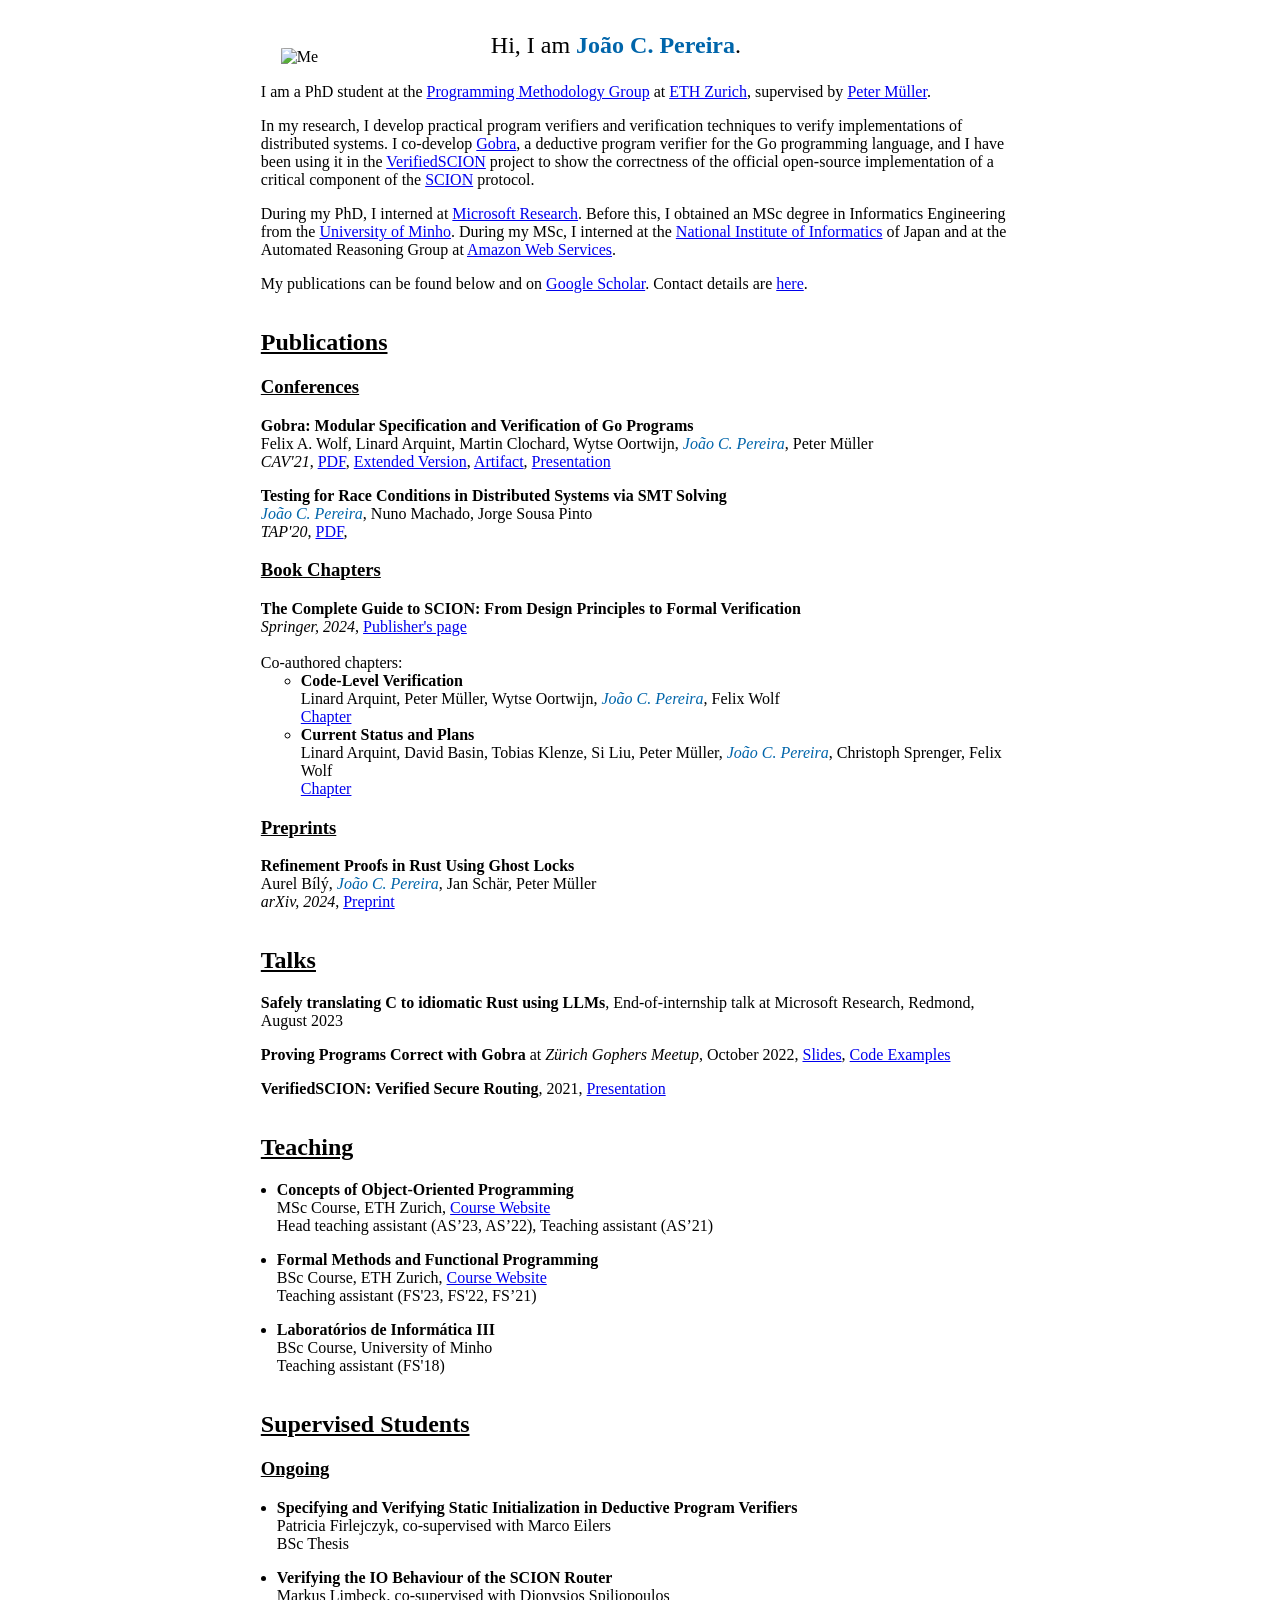
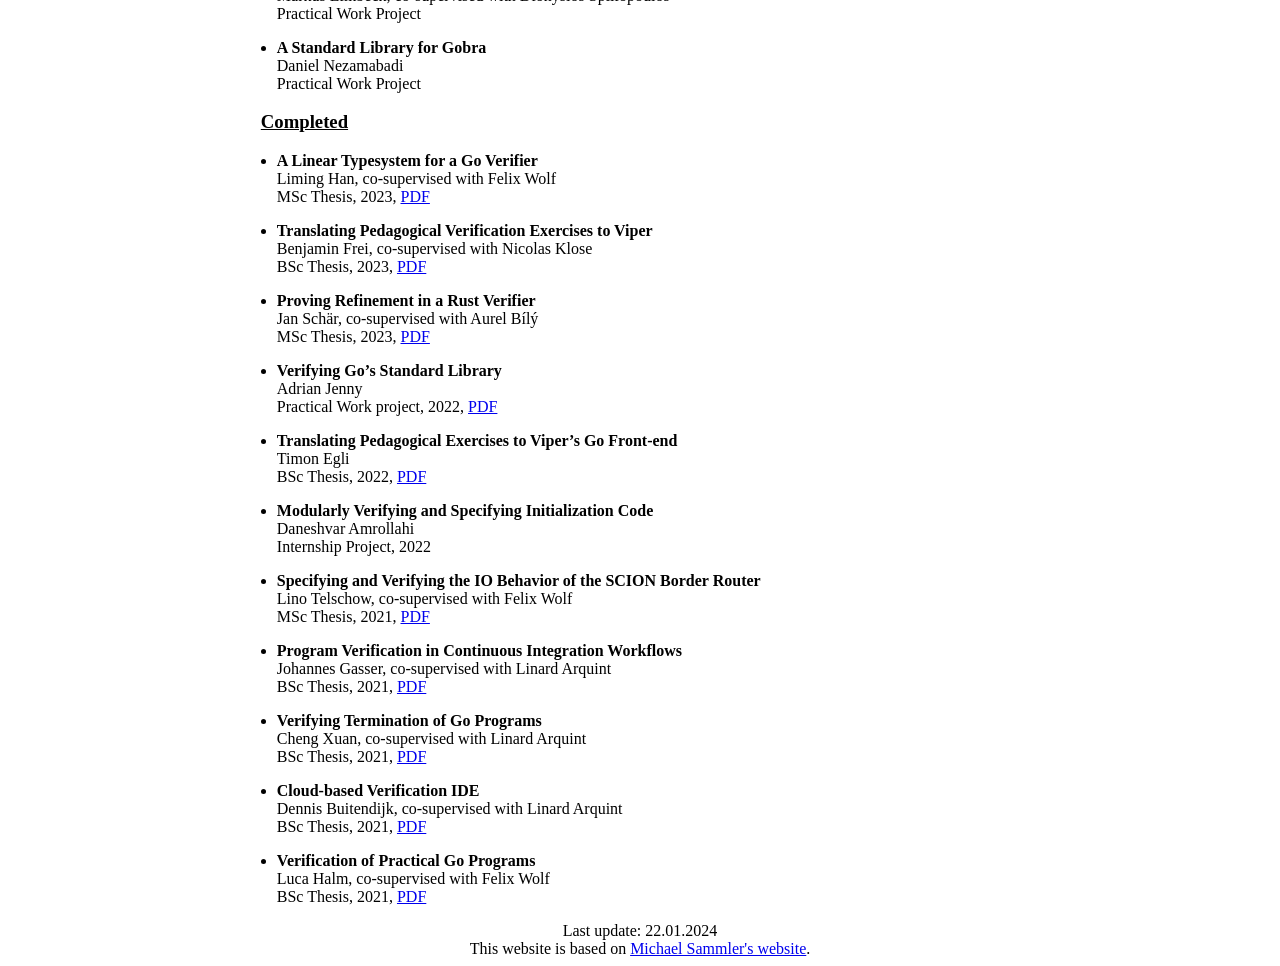
==== index.html @ e4e1fcbd "publish site" ====
<!DOCTYPE html>
<html>
    <head>
        <meta charset="utf-8">
        <title>João C. Pereira</title>
        <link rel="stylesheet" type="text/css" href="index.css">
    </head>
    <body>
    <div>
        <div class="container">
          <div class="header">
            <img src="img/me.jpeg" alt="Me" class="photo" style="border-radius: 2%;">
            <p class="first-line">
              Hi, I am <span class="name">João C. Pereira</span>.
            </p>
            <p>
	    I am a PhD student at the
            <a href="https://www.pm.inf.ethz.ch/">Programming Methodology Group</a>
            at <a href="https://ethz.ch/en.html">ETH Zurich</a>,
	    supervised by <a href="https://inf.ethz.ch/people/person-detail.mueller.html">Peter Müller</a>.
            </p>
            <p>
	      In my research, I develop practical program verifiers and verification techniques
	      to verify implementations of distributed systems. I co-develop 
	      <a href="https://www.pm.inf.ethz.ch/research/gobra.html">Gobra</a>,
	      a deductive program verifier for the Go programming language, and I have been using it
	      in the <a href="https://www.pm.inf.ethz.ch/research/verifiedscion.html">VerifiedSCION</a> project to show the correctness of the
	      official open-source implementation of a critical component of the <a href="https://scion-architecture.net/">SCION</a> protocol.
            </p>
            <p>
	    During my PhD, I interned at <a href="https://www.microsoft.com/en-us/research/">Microsoft Research</a>. Before this, I obtained an MSc degree in Informatics
	    Engineering from the <a href="https://www.uminho.pt/EN">University of Minho</a>.
	    During my MSc, I interned at the <a href="https://www.nii.ac.jp/en/">National Institute of Informatics</a> of Japan
	    and at the Automated Reasoning Group at <a href="https://aws.amazon.com/">Amazon Web Services</a>. 
            </p>
            <p>
              My publications can be found below and
              on <a href="https://scholar.google.com/citations?user=TSmiY1IAAAAJ&hl=en&oi=ao">Google Scholar</a>.
              Contact details are <a href="https://inf.ethz.ch/people/people-atoz/person-detail.Mjc4NTUx.TGlzdC8zMDQsLTIxNDE4MTU0NjA=.html">here</a>.
            </p>
          </div>

          <div class="publications">
            <h2 style="text-decoration: underline">Publications</h2>
            <h3 style="text-decoration: underline">Conferences</h3>
	      <ul>
                <li>
                  <div class="pub-title">Gobra: Modular Specification and Verification of Go Programs</div>
                  <div class="pub-authors">
                    Felix A. Wolf, Linard Arquint, Martin Clochard, Wytse Oortwijn, <span class="pub-me">João C. Pereira</span>, Peter Müller
                  </div>
                  <div>
                    <span class="pub-conf">CAV'21</span>,
                    <span class="pub-links">
                      <a href="https://www.research-collection.ethz.ch/bitstream/handle/20.500.11850/511854/Wolf2021_Chapter_GobraModularSpecificationAndVe.pdf?sequence=3&isAllowed=y">PDF</a>,
                      <a href="https://arxiv.org/abs/2105.13840">Extended Version</a>,
                      <a href="https://zenodo.org/records/4716664">Artifact</a>,
                      <a href="https://ucl-pplv.github.io/CAV21/poster_P_186/">Presentation</a>
                    </span>
                  </div>
                </li>
                <li>
                  <div class="pub-title">Testing for Race Conditions in Distributed Systems via SMT Solving</div>
                  <div class="pub-authors">
                    <span class="pub-me">João C. Pereira</span>, Nuno Machado, Jorge Sousa Pinto
                  </div>
                  <div>
                    <span class="pub-conf">TAP'20</span>,
                    <span class="pub-links">
                      <a href="https://www.dpss.inesc-id.pt/~nmachado/papers/tap20-jpereira.pdf">PDF</a>,
                    </span>
                  </div>
                </li>
	      </ul>
            <h3 style="text-decoration: underline">Book Chapters</h3>
              <ul>
                <li>
                  <div class="pub-title"> The Complete Guide to SCION: From Design Principles to Formal Verification</div>
                  <div>
                    <span class="pub-conf">Springer, 2024</span>,
                    <span class="pub-links">
                      <a href="https://link.springer.com/book/10.1007/978-3-031-05288-0">Publisher's page</a>
                    </span>
                    <span class="pub-links">
			<br>
			<br>
		      Co-authored chapters:
                      <ul>
			      <li>
				      <div class="pub-title">Code-Level Verification </div>
				      <div class="pub-authors">Linard Arquint, Peter Müller, Wytse Oortwijn, <span class="pub-me">João C. Pereira</span>, Felix Wolf</div>
				      <span class="pub-links">
					      <a href="https://link.springer.com/chapter/10.1007/978-3-031-05288-0_23">Chapter</a>
				      </span>
			      </li>
			      <li>
				      <div class="pub-title">Current Status and Plans</div>
				      <div class="pub-authors"> Linard Arquint, David Basin, Tobias Klenze, Si Liu, Peter Müller, <span class="pub-me">João C. Pereira</span>, Christoph Sprenger, Felix Wolf</div>
				      <span class="pub-links">
					      <a href="https://link.springer.com/chapter/10.1007/978-3-031-05288-0_24">Chapter</a>
				      </span>
			      </li>
                      </ul>

                    </span>
                  </div>
                </li>
	      </ul>

	     
            <h3 style="text-decoration: underline">Preprints</h3>
	      <ul>
                <li>
                  <div class="pub-title">Refinement Proofs in Rust Using Ghost Locks</div>
                  <div class="pub-authors">
			  Aurel Bílý, <span class="pub-me">João C. Pereira</span>, Jan Schär, Peter Müller
                  </div>
                  <div>
                    <span class="pub-conf">arXiv, 2024</span>,
                    <span class="pub-links">
                      <a href="https://arxiv.org/abs/2311.14452">Preprint</a>
                    </span>
                  </div>
                </li>
	      </ul>
            </ul>
          </div>
          <div class="talks">
            <h2 style="text-decoration: underline">Talks</h2>
            <ul>
              <li>
                <div>
                  <span class="talk-title">Safely translating C to idiomatic Rust using LLMs</span>,
		  End-of-internship talk at Microsoft Research, Redmond, August 2023
                </div>
              </li>
              <li>
                <div>
                  <span class="talk-title">Proving Programs Correct with Gobra</span>
		  at <span class="talk-conf">Zürich Gophers Meetup</span>, October 2022,
                  <a href="https://github.com/jcp19/zh_gophers_gobra/raw/main/slides.pdf">Slides</a>,
                  <a href="https://github.com/jcp19/zh_gophers_gobra">Code Examples</a>
                </div>
              </li>
              <li>
                <div>
                  <span class="talk-title">VerifiedSCION: Verified Secure Routing</span>, 2021,
                  <a href="https://ethz.ch/content/dam/ethz/special-interest/infk/chair-program-method/pm/documents/Research/scion-presentation.mp4">Presentation</a>
                </div>
              </li>
            </ul>
          </div>
          <div class="teaching">
            <h2 style="text-decoration: underline">Teaching</h2>
		  <ul>
		    <li>
			    <div class="pub-title">Concepts of Object-Oriented Programming</div>
			    <span>MSc Course</span>,
			    <span>ETH Zurich</span>,
			    <span class="pub-links">
				    <a href="https://www.pm.inf.ethz.ch/education/courses/COOP.html">Course Website</a>
			    </span>
			    <div>
				    <span>Head teaching assistant (AS’23, AS’22), Teaching assistant (AS’21)</span>
			    </div>
		    </li>
		    <li>
			    <div class="pub-title">Formal Methods and Functional Programming</div>
			    <span>BSc Course</span>,
			    <span>ETH Zurich</span>,
			    <span class="pub-links">
				    <a href="https://infsec.ethz.ch/education/ss2023/fmfp.html">Course Website</a>
			    </span>
			    <div>
				    <span>Teaching assistant (FS'23, FS'22, FS’21)</span>
			    </div>
		    </li>
		    <li>
			    <div class="pub-title">Laboratórios de Informática III</div>
			    <span>BSc Course</span>,
			    <span>University of Minho</span>
			    <div>
				    <span>Teaching assistant (FS'18)</span>
			    </div>
		    </li>
		  </ul>
          </div>
          <div class="students">
            <h2 style="text-decoration: underline">Supervised Students</h2>
            <h3 style="text-decoration: underline">Ongoing</h3>
	    <ul>
		    <li>
			    <div class="pub-title">Specifying and Verifying Static Initialization in Deductive Program Verifiers</div>
			    <div class="pub-authors">Patricia Firlejczyk, co-supervised with Marco Eilers</div>
			    <div>
				    <span>BSc Thesis</span>
			    </div>
		    </li>
		    <li>
			    <div class="pub-title">Verifying the IO Behaviour of the SCION Router</div>
			    <div class="pub-authors">Markus Limbeck, co-supervised with Dionysios Spiliopoulos</div>
			    <div>
				    <span>Practical Work Project</span>
			    </div>
		    </li>
		    <li>
			    <div class="pub-title">A Standard Library for Gobra</div>
			    <div class="pub-authors">Daniel Nezamabadi</div>
			    <div>
				    <span>Practical Work Project</span>
			    </div>
		    </li>
	    </ul>
            <h3 style="text-decoration: underline">Completed</h3>
	    <ul>
		    <li>
			    <div class="pub-title">A Linear Typesystem for a Go Verifier</div>
			    <div class="pub-authors">Liming Han, co-supervised with Felix Wolf</div>
			    <div>
				    <span>MSc Thesis</span>,
				    <span>2023</span>,
				    <span class="pub-links">
					    <a href="https://ethz.ch/content/dam/ethz/special-interest/infk/chair-program-method/pm/documents/Education/Theses/Liming_Han_MA_Report.pdf">PDF</a>
				    </span>
			    </div>
		    </li>
		    <li>
			    <div class="pub-title">Translating Pedagogical Verification Exercises to Viper</div>
			    <div class="pub-authors">Benjamin Frei, co-supervised with Nicolas Klose</div>
			    <div>
				    <span>BSc Thesis</span>,
				    <span>2023</span>,
				    <span class="pub-links">
					    <a href="https://ethz.ch/content/dam/ethz/special-interest/infk/chair-program-method/pm/documents/Education/Theses/Benjamin_Frei_BA_Report.pdf">PDF</a>
				    </span>
			    </div>
		    </li>
		    <li>
			    <div class="pub-title">Proving Refinement in a Rust Verifier</div>
			    <div class="pub-authors">Jan Schär, co-supervised with Aurel Bílý</div>
			    <div>
				    <span>MSc Thesis</span>,
				    <span>2023</span>,
				    <span class="pub-links">
					    <a href="https://ethz.ch/content/dam/ethz/special-interest/infk/chair-program-method/pm/documents/Education/Theses/Jan_Schaer_MS_Thesis.pdf">PDF</a>
				    </span>
			    </div>
		    </li>
		    <li>
			    <div class="pub-title">Verifying Go’s Standard Library</div>
			    <div class="pub-authors">Adrian Jenny</div>
			    <div>
				    <span>Practical Work project</span>,
				    <span>2022</span>,
				    <span class="pub-links">
					    <a href="https://ethz.ch/content/dam/ethz/special-interest/infk/chair-program-method/pm/documents/Education/Theses/Adrian_Jenny_PW_Report.pdf">PDF</a>
				    </span>
			    </div>
		    </li>
		    <li>
			    <div class="pub-title">Translating Pedagogical Exercises to Viper’s Go Front-end</div>
			    <div class="pub-authors">Timon Egli</div>
			    <div>
				    <span>BSc Thesis</span>,
				    <span>2022</span>,
				    <span class="pub-links">
					    <a href="https://ethz.ch/content/dam/ethz/special-interest/infk/chair-program-method/pm/documents/Education/Theses/Timon_Egli_BA_report.pdf">PDF</a>
				    </span>
			    </div>
		    </li>
		    <li>
			    <div class="pub-title">Modularly Verifying and Specifying Initialization Code</div>
			    <div class="pub-authors">Daneshvar Amrollahi</div>
			    <div>
				    <span>Internship Project</span>,
				    <span>2022</span>
			    </div>
		    </li>
		    <li>
			    <div class="pub-title">Specifying and Verifying the IO Behavior of the SCION Border Router</div>
			    <div class="pub-authors">Lino Telschow, co-supervised with Felix Wolf</div>
			    <div>
				    <span>MSc Thesis</span>,
				    <span>2021</span>,
				    <span class="pub-links">
					    <a href="https://ethz.ch/content/dam/ethz/special-interest/infk/chair-program-method/pm/documents/Education/Theses/Lino_Telschow_MA_Report.pdf">PDF</a>
				    </span>
			    </div>
		    </li>
		    <li>
			    <div class="pub-title">Program Verification in Continuous Integration Workflows</div>
			    <div class="pub-authors">Johannes Gasser, co-supervised with Linard Arquint</div>
			    <div>
				    <span>BSc Thesis</span>,
				    <span>2021</span>,
				    <span class="pub-links">
					    <a href="https://ethz.ch/content/dam/ethz/special-interest/infk/chair-program-method/pm/documents/Education/Theses/Johannes_Gasser_BA_Report.pdf">PDF</a>
				    </span>
			    </div>
		    </li>
		    <li>
			    <div class="pub-title">Verifying Termination of Go Programs</div>
			    <div class="pub-authors">Cheng Xuan, co-supervised with Linard Arquint</div>
			    <div>
				    <span>BSc Thesis</span>,
				    <span>2021</span>,
				    <span class="pub-links">
					    <a href="https://ethz.ch/content/dam/ethz/special-interest/infk/chair-program-method/pm/documents/Education/Theses/Cheng_Xuan_BA_Report.pdf">PDF</a>
				    </span>
			    </div>
		    </li>
		    <li>
			    <div class="pub-title">Cloud-based Verification IDE</div>
			    <div class="pub-authors">Dennis Buitendijk, co-supervised with Linard Arquint</div>
			    <div>
				    <span>BSc Thesis</span>,
				    <span>2021</span>,
				    <span class="pub-links">
					    <a href="https://ethz.ch/content/dam/ethz/special-interest/infk/chair-program-method/pm/documents/Education/Theses/Dennis_Buitendijk_BA_Report.pdf">PDF</a>
				    </span>
			    </div>
		    </li>
		    <li>
			    <div class="pub-title">Verification of Practical Go Programs</div>
			    <div class="pub-authors">Luca Halm, co-supervised with Felix Wolf</div>
			    <div>
				    <span>BSc Thesis</span>,
				    <span>2021</span>,
				    <span class="pub-links">
					<a href="https://ethz.ch/content/dam/ethz/special-interest/infk/chair-program-method/pm/documents/Education/Theses/Luca_Halm_BA_Report.pdf">PDF</a>
				    </span>
			    </div>
		    </li>

	    </ul>
          </div>
          <div class="blog"><!-- #### Maybe somewhen a blog will appear somewhere here... -->
<!-- ## Work in progress... -->
<!--  -->
</div>
          <div class="footer">
		  Last update: 22.01.2024 <br>
		  This website is based on <a href="https://people.mpi-sws.org/~msammler/">Michael Sammler's website</a>.
          </div>
        </div>
    </div>
  </body>
</html>
---- index.css ----
/* Coolors Exported Palette - coolors.co/0065aa-c05746-adc698-040404-d7d9ce */
/* RGB */
body {
  font-family: Serif; }

.container {
  display: grid;
  grid-template-columns: 20% auto 20%;
  grid-template-areas: ". header ." ". call ." ". publications ." ". talks ." ". teaching ." ". students ." ". blog ." ". footer ."; }

.header {
  grid-area: header; }

.title {
  grid-area: title;
  text-align: center; }

.name {
  font-weight: bold;
  color: #0065aa; }

.first-line {
  font-size: 1.5em; }

.photo {
  float: left;
  margin-top: 40px;
  margin-botton: 20px;
  width: 190px;
  margin-left: 20px;
  margin-right: 20px; }

.call {
  grid-area: call; }

.publications {
  grid-area: publications; }

.publications > ul {
  list-style-type: none;
  padding-left: 0; }

.publications > ul > li:not(:last-child) {
  margin-bottom: 1em; }

.thesis {
  grid-area: thesis; }

.thesis > ul {
  list-style-type: none;
  padding-left: 0; }

.thesis > ul > li:not(:last-child) {
  margin-bottom: 1em; }

.talks {
  grid-area: talks; }

.talks > ul {
  list-style-type: none;
  padding-left: 0; }

.talks > ul > li:not(:last-child) {
  margin-bottom: 1em; }

.students {
  grid-area: students; }

.students > ul {
  list-style-type: disc;
  padding-left: 1em; }

.students > ul > li:not(:last-child) {
  margin-bottom: 1em; }

.teaching {
  grid-area: teaching; }

.teaching > ul {
  list-style-type: disc;
  padding-left: 1em; }

.teaching > ul > li:not(:last-child) {
  margin-bottom: 1em; }

.awards {
  grid-area: awards; }

.awards > ul {
  list-style-type: disc;
  padding-left: 1em; }

.awards > ul > li:not(:last-child) {
  margin-bottom: 1em; }

.pub-title {
  font-weight: bold; }

.pub-conf {
  font-style: italic; }

.pub-me {
  font-style: italic;
  color: #0065aa; }

.pub-award {
  background-color: #c05746;
  color: white; }

.thesis-title {
  font-weight: bold; }

.thesis-type {
  font-style: italic; }

.talk-title {
  font-weight: bold; }

.talk-conf {
  font-style: italic; }

.blog {
  grid-area: blog; }

.footer {
  grid-area: footer;
  text-align: center; }
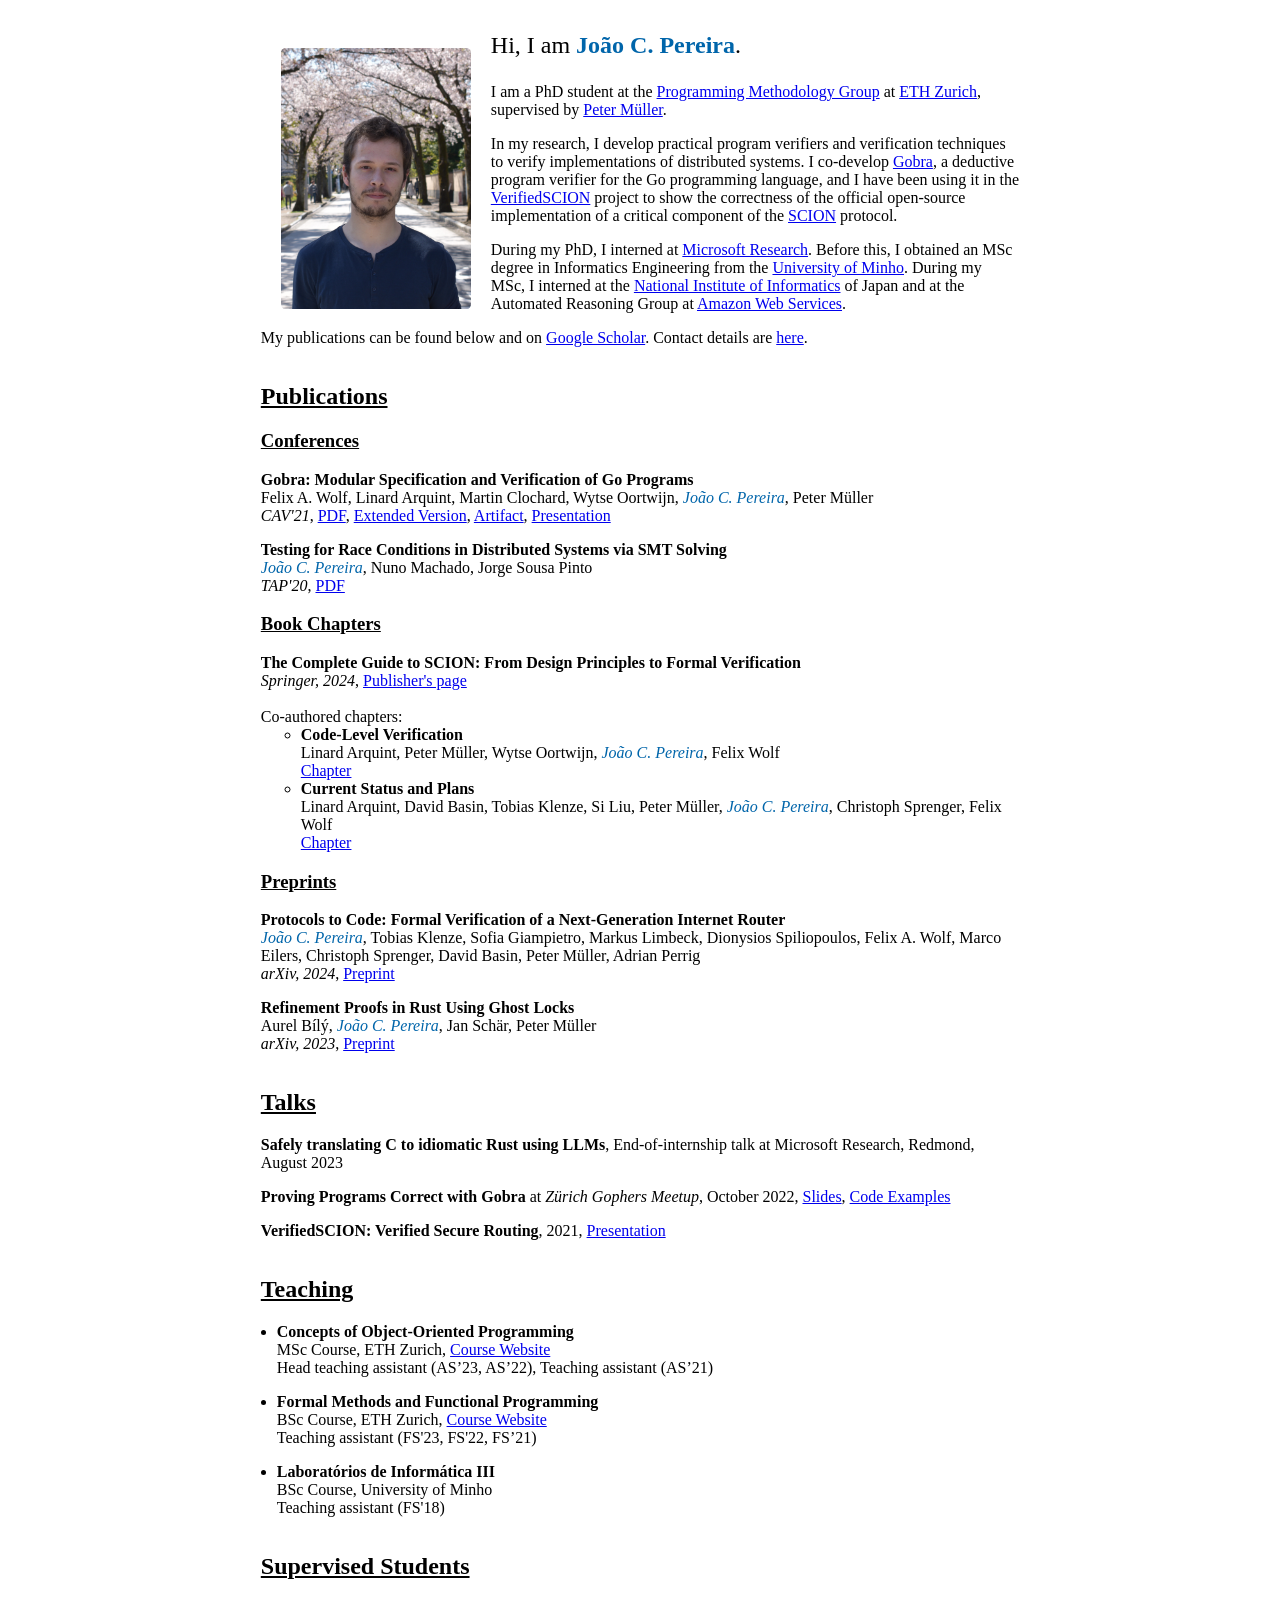
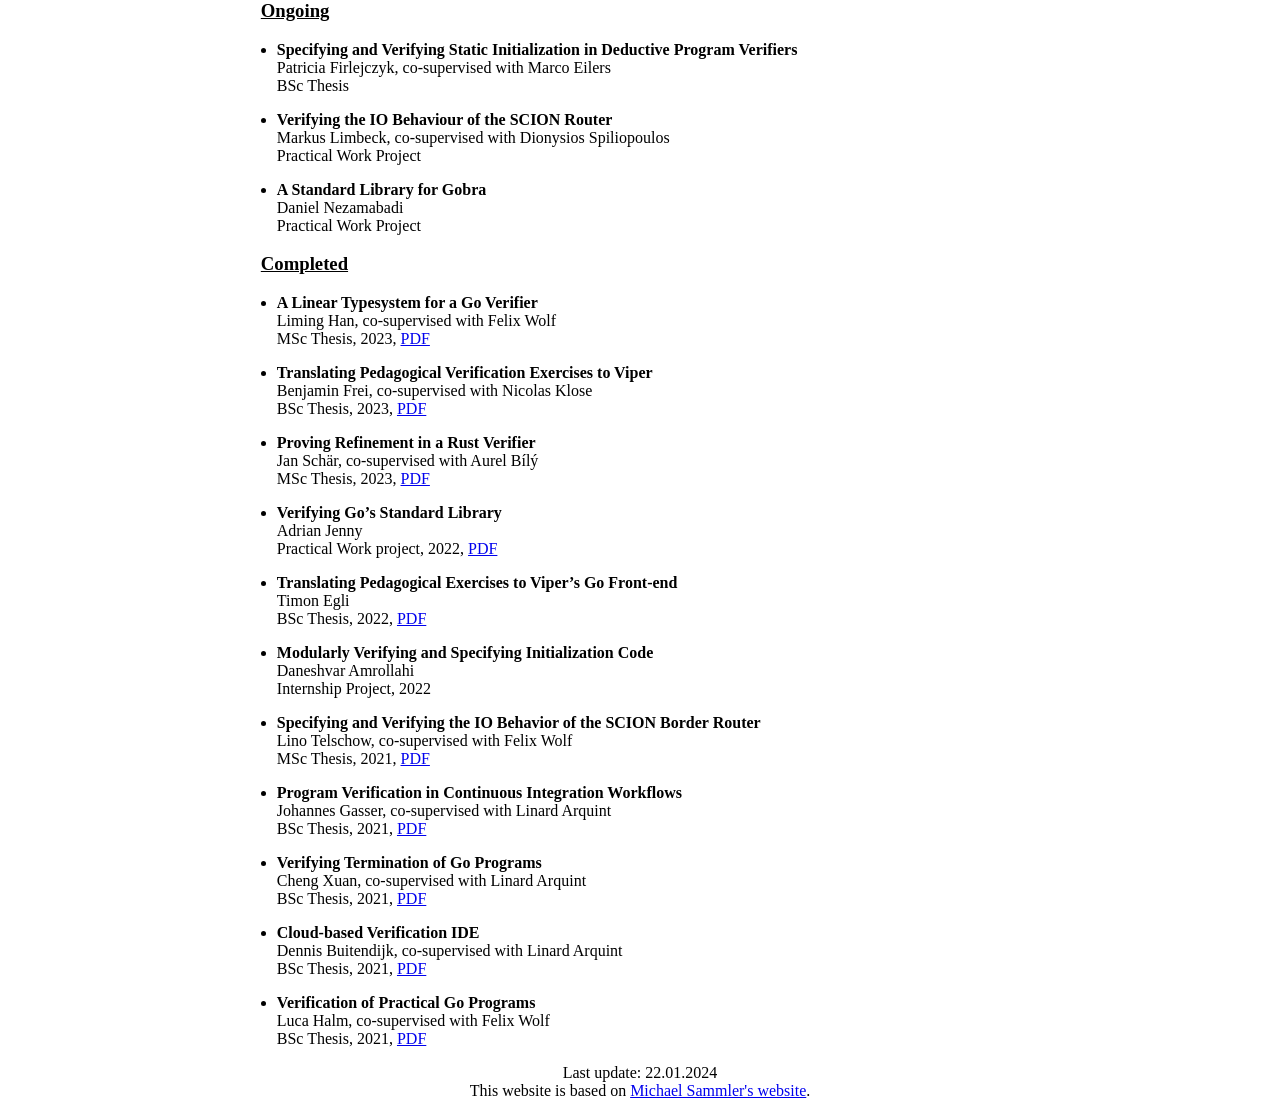
==== commit 6ead65a6: "fix" ====
--- a/index.html
+++ b/index.html
@@ -67,7 +67,7 @@
                   <div>
                     <span class="pub-conf">TAP'20</span>,
                     <span class="pub-links">
-                      <a href="https://www.dpss.inesc-id.pt/~nmachado/papers/tap20-jpereira.pdf">PDF</a>,
+                      <a href="https://www.dpss.inesc-id.pt/~nmachado/papers/tap20-jpereira.pdf">PDF</a>
                     </span>
                   </div>
                 </li>
@@ -111,12 +111,24 @@
             <h3 style="text-decoration: underline">Preprints</h3>
 	      <ul>
                 <li>
+                  <div class="pub-title">Protocols to Code: Formal Verification of a Next-Generation Internet Router</div>
+                  <div class="pub-authors">
+			  <span class="pub-me">João C. Pereira</span>, Tobias Klenze, Sofia Giampietro, Markus Limbeck, Dionysios Spiliopoulos, Felix A. Wolf, Marco Eilers, Christoph Sprenger, David Basin, Peter Müller, Adrian Perrig
+                  </div>
+                  <div>
+                    <span class="pub-conf">arXiv, 2024</span>,
+                    <span class="pub-links">
+                      <a href="https://arxiv.org/abs/2405.06074">Preprint</a>
+                    </span>
+                  </div>
+                </li>
+                <li>
                   <div class="pub-title">Refinement Proofs in Rust Using Ghost Locks</div>
                   <div class="pub-authors">
 			  Aurel Bílý, <span class="pub-me">João C. Pereira</span>, Jan Schär, Peter Müller
                   </div>
                   <div>
-                    <span class="pub-conf">arXiv, 2024</span>,
+                    <span class="pub-conf">arXiv, 2023</span>,
                     <span class="pub-links">
                       <a href="https://arxiv.org/abs/2311.14452">Preprint</a>
                     </span>
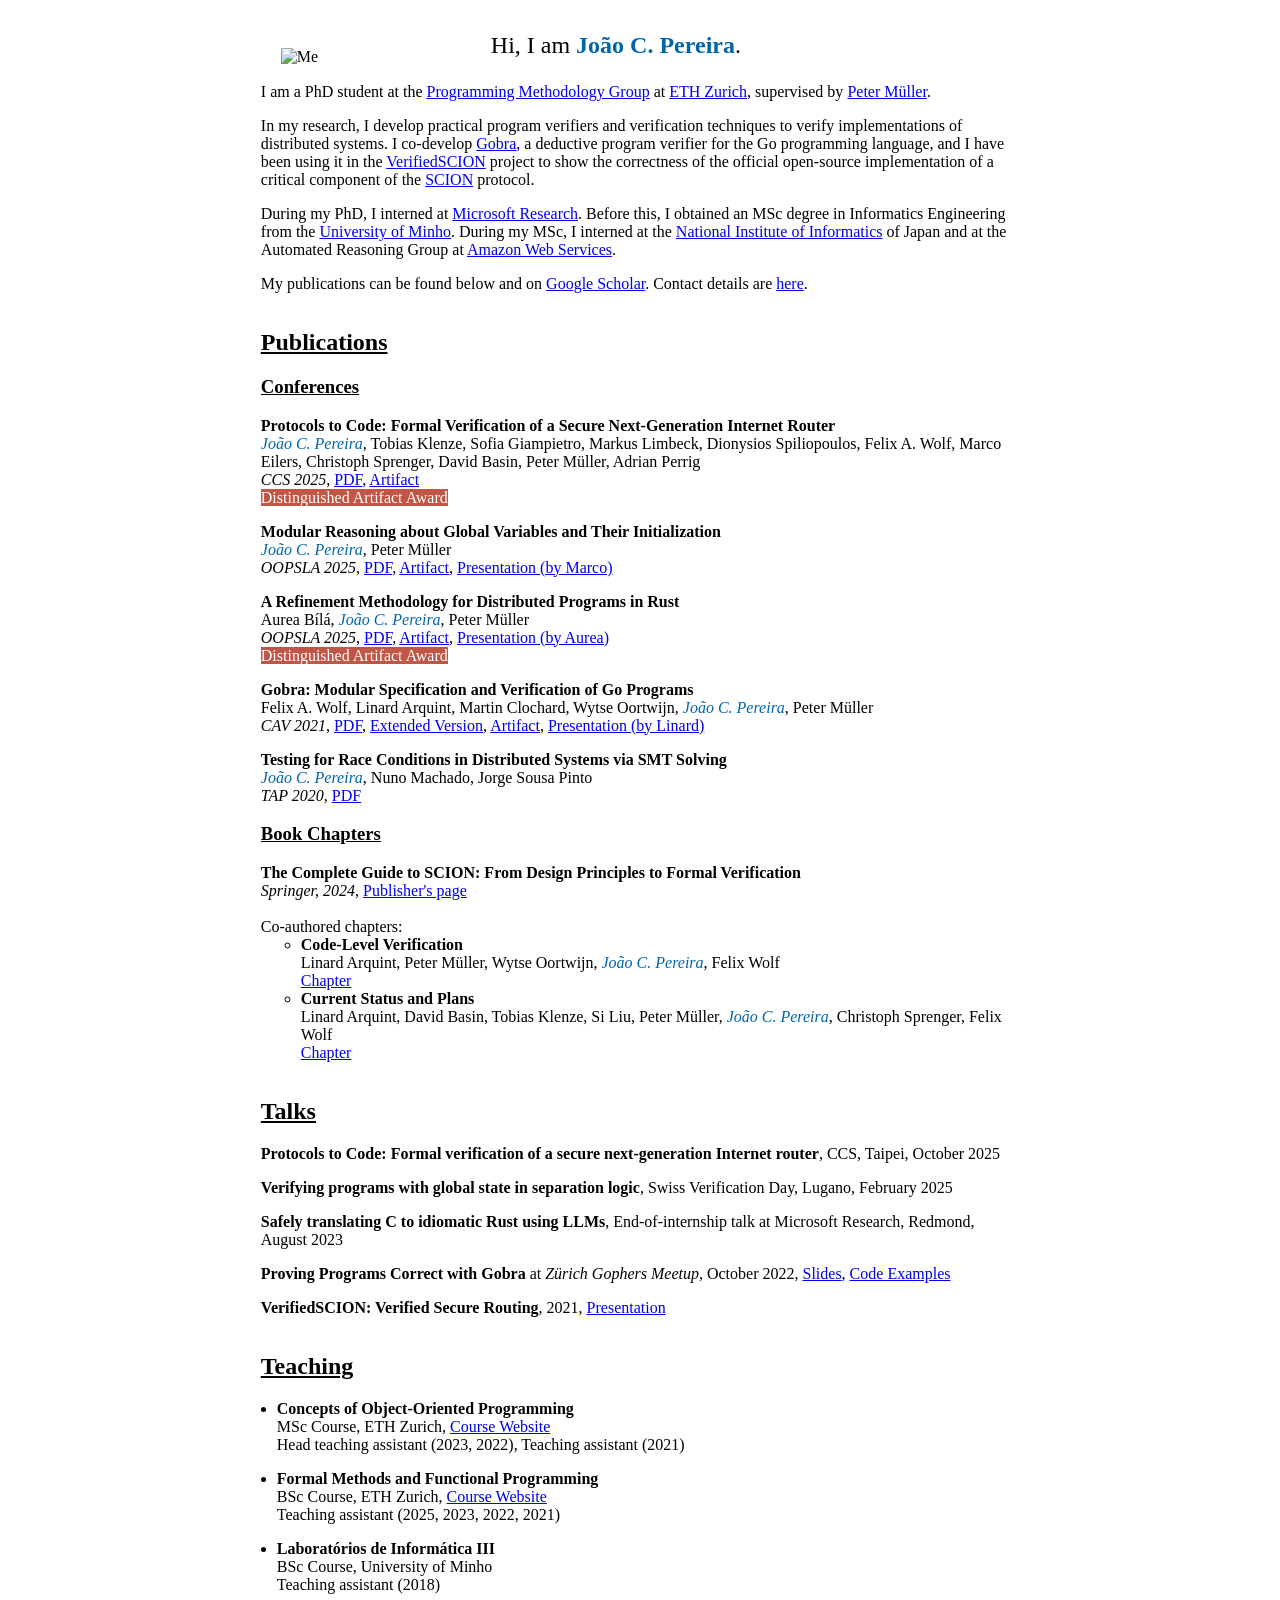
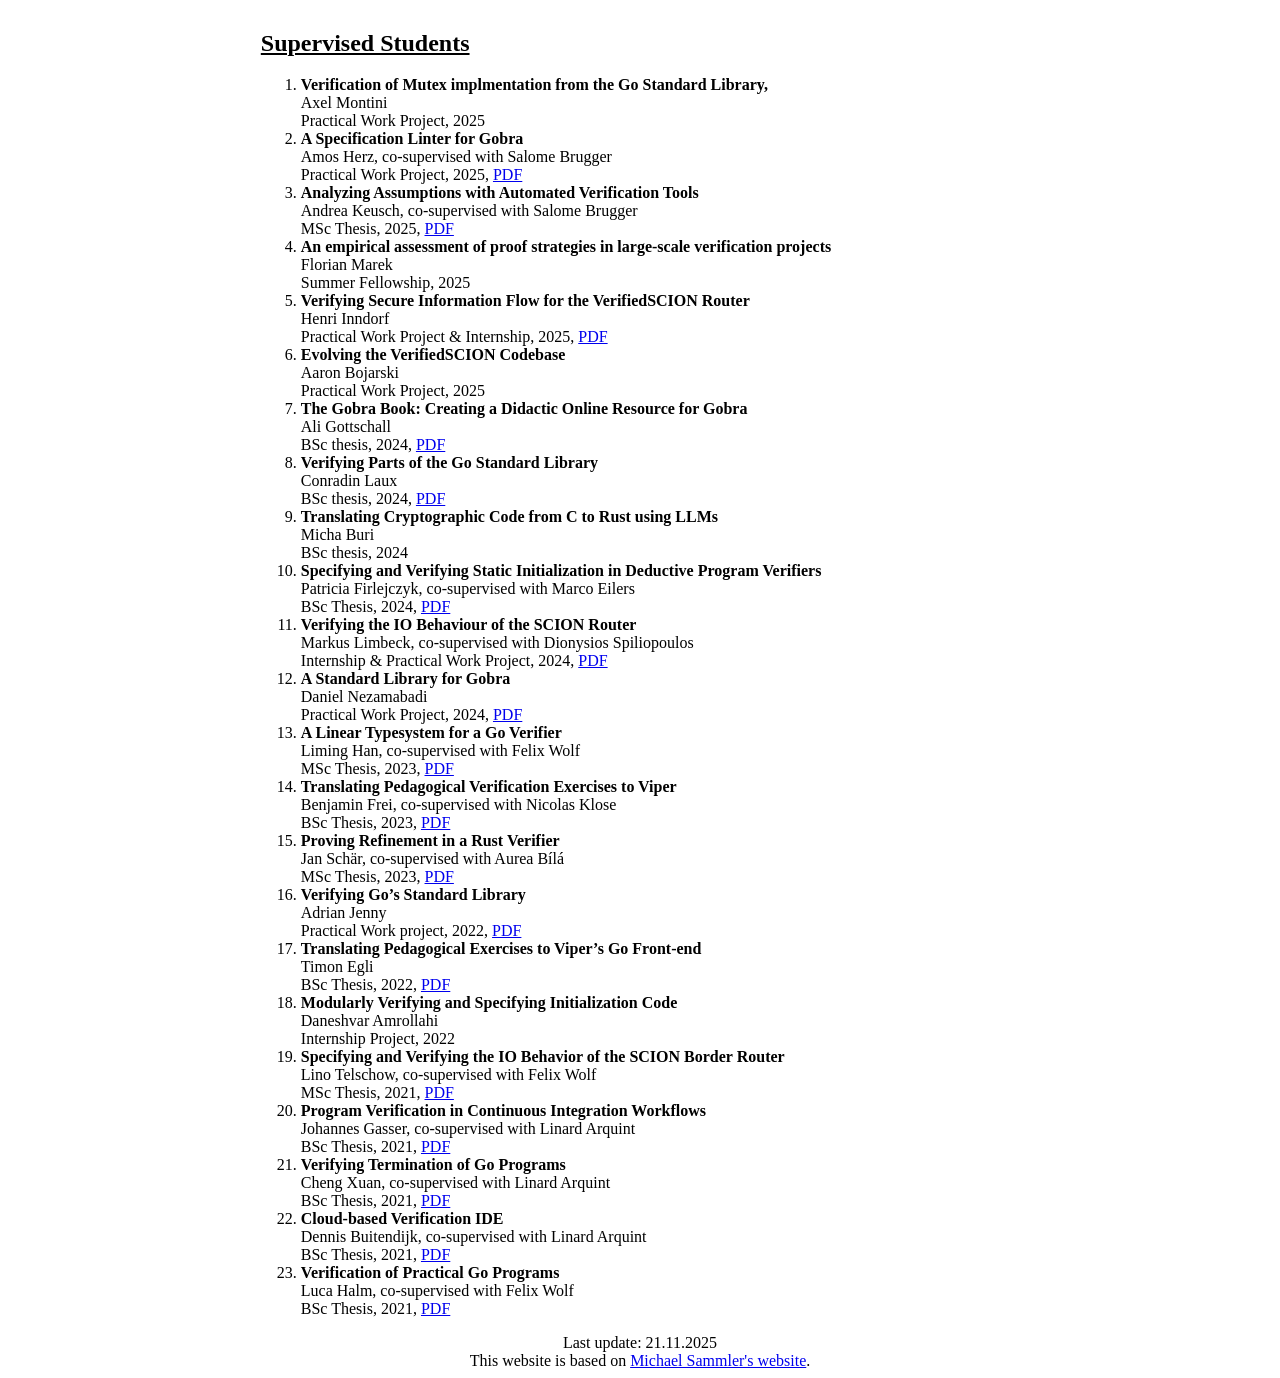
==== commit ca9ac441: "update website" ====
--- a/index.html
+++ b/index.html
@@ -44,18 +44,63 @@
             <h2 style="text-decoration: underline">Publications</h2>
             <h3 style="text-decoration: underline">Conferences</h3>
 	      <ul>
+			    <li>
+                  <div class="pub-title">Protocols to Code: Formal Verification of a Secure Next-Generation Internet Router</div>
+                  <div class="pub-authors">
+			  <span class="pub-me">João C. Pereira</span>, Tobias Klenze, Sofia Giampietro, Markus Limbeck, Dionysios Spiliopoulos, Felix A. Wolf, Marco Eilers, Christoph Sprenger, David Basin, Peter Müller, Adrian Perrig
+                  </div>
+                  <div>
+                    <span class="pub-conf">CCS 2025</span>,
+                    <span class="pub-links">
+                      <a href="https://pm.inf.ethz.ch/publications/PereiraEA25.pdf">PDF</a>,
+					  <a href="https://zenodo.org/records/16891070">Artifact</a>
+                    </span>
+					<br>
+					<span class="pub-award">Distinguished Artifact Award</span>
+                  </div>
+                </li>
+				<li>
+                  <div class="pub-title">Modular Reasoning about Global Variables and Their Initialization</div>
+                  <div class="pub-authors">
+					<span class="pub-me">João C. Pereira</span>, Peter Müller
+                  </div>
+                  <div>
+                    <span class="pub-conf">OOPSLA 2025</span>,
+                    <span class="pub-links">
+                    	<a href="https://dl.acm.org/doi/pdf/10.1145/3763133">PDF</a>,
+						<a href="https://zenodo.org/records/15756716">Artifact</a>,
+						<a href="https://www.youtube.com/live/bIaRdFHHnKg?si=4wMYSzvOgDYU6Fg9&t=20804">Presentation (by Marco)</a>
+                    </span>
+                  </div>
+                </li>
+                <li>
+                  <div class="pub-title">A Refinement Methodology for Distributed Programs in Rust</div>
+                  <div class="pub-authors">
+			  		Aurea Bílá, <span class="pub-me">João C. Pereira</span>, Peter Müller
+                  </div>
+                  <div>
+                    <span class="pub-conf">OOPSLA 2025</span>,
+                    <span class="pub-links">
+                      <a href="https://dl.acm.org/doi/pdf/10.1145/3763119">PDF</a>,
+                      <a href="https://zenodo.org/records/15753818">Artifact</a>,
+					  <a href="https://www.youtube.com/live/wHAGmFT7tls?si=80Z8hoXWbF6aZBJL&t=26296">Presentation (by Aurea)</a>
+                    </span>
+					<br>
+					<span class="pub-award">Distinguished Artifact Award</span>
+                  </div>
+                </li>
                 <li>
                   <div class="pub-title">Gobra: Modular Specification and Verification of Go Programs</div>
                   <div class="pub-authors">
                     Felix A. Wolf, Linard Arquint, Martin Clochard, Wytse Oortwijn, <span class="pub-me">João C. Pereira</span>, Peter Müller
                   </div>
                   <div>
-                    <span class="pub-conf">CAV'21</span>,
+                    <span class="pub-conf">CAV 2021</span>,
                     <span class="pub-links">
                       <a href="https://www.research-collection.ethz.ch/bitstream/handle/20.500.11850/511854/Wolf2021_Chapter_GobraModularSpecificationAndVe.pdf?sequence=3&isAllowed=y">PDF</a>,
                       <a href="https://arxiv.org/abs/2105.13840">Extended Version</a>,
                       <a href="https://zenodo.org/records/4716664">Artifact</a>,
-                      <a href="https://ucl-pplv.github.io/CAV21/poster_P_186/">Presentation</a>
+                      <a href="https://ucl-pplv.github.io/CAV21/poster_P_186/">Presentation (by Linard)</a>
                     </span>
                   </div>
                 </li>
@@ -65,7 +110,7 @@
                     <span class="pub-me">João C. Pereira</span>, Nuno Machado, Jorge Sousa Pinto
                   </div>
                   <div>
-                    <span class="pub-conf">TAP'20</span>,
+                    <span class="pub-conf">TAP 2020</span>,
                     <span class="pub-links">
                       <a href="https://www.dpss.inesc-id.pt/~nmachado/papers/tap20-jpereira.pdf">PDF</a>
                     </span>
@@ -105,41 +150,24 @@
                     </span>
                   </div>
                 </li>
-	      </ul>
-
-	     
-            <h3 style="text-decoration: underline">Preprints</h3>
-	      <ul>
-                <li>
-                  <div class="pub-title">Protocols to Code: Formal Verification of a Next-Generation Internet Router</div>
-                  <div class="pub-authors">
-			  <span class="pub-me">João C. Pereira</span>, Tobias Klenze, Sofia Giampietro, Markus Limbeck, Dionysios Spiliopoulos, Felix A. Wolf, Marco Eilers, Christoph Sprenger, David Basin, Peter Müller, Adrian Perrig
-                  </div>
-                  <div>
-                    <span class="pub-conf">arXiv, 2024</span>,
-                    <span class="pub-links">
-                      <a href="https://arxiv.org/abs/2405.06074">Preprint</a>
-                    </span>
-                  </div>
-                </li>
-                <li>
-                  <div class="pub-title">Refinement Proofs in Rust Using Ghost Locks</div>
-                  <div class="pub-authors">
-			  Aurel Bílý, <span class="pub-me">João C. Pereira</span>, Jan Schär, Peter Müller
-                  </div>
-                  <div>
-                    <span class="pub-conf">arXiv, 2023</span>,
-                    <span class="pub-links">
-                      <a href="https://arxiv.org/abs/2311.14452">Preprint</a>
-                    </span>
-                  </div>
-                </li>
-	      </ul>
+	      	</ul>
             </ul>
           </div>
           <div class="talks">
             <h2 style="text-decoration: underline">Talks</h2>
             <ul>
+			  <li>
+                <div>
+                  <span class="talk-title">Protocols to Code: Formal verification of a secure next-generation Internet router</span>,
+		  			CCS, Taipei, October 2025
+                </div>
+              </li>
+			  <li>
+                <div>
+                  <span class="talk-title">Verifying programs with global state in separation logic</span>,
+		  			Swiss Verification Day, Lugano, February 2025
+                </div>
+              </li>
               <li>
                 <div>
                   <span class="talk-title">Safely translating C to idiomatic Rust using LLMs</span>,
@@ -173,7 +201,7 @@
 				    <a href="https://www.pm.inf.ethz.ch/education/courses/COOP.html">Course Website</a>
 			    </span>
 			    <div>
-				    <span>Head teaching assistant (AS’23, AS’22), Teaching assistant (AS’21)</span>
+				    <span>Head teaching assistant (2023, 2022), Teaching assistant (2021)</span>
 			    </div>
 		    </li>
 		    <li>
@@ -184,7 +212,7 @@
 				    <a href="https://infsec.ethz.ch/education/ss2023/fmfp.html">Course Website</a>
 			    </span>
 			    <div>
-				    <span>Teaching assistant (FS'23, FS'22, FS’21)</span>
+				    <span>Teaching assistant (2025, 2023, 2022, 2021)</span>
 			    </div>
 		    </li>
 		    <li>
@@ -192,39 +220,150 @@
 			    <span>BSc Course</span>,
 			    <span>University of Minho</span>
 			    <div>
-				    <span>Teaching assistant (FS'18)</span>
+				    <span>Teaching assistant (2018)</span>
 			    </div>
 		    </li>
 		  </ul>
           </div>
           <div class="students">
             <h2 style="text-decoration: underline">Supervised Students</h2>
-            <h3 style="text-decoration: underline">Ongoing</h3>
-	    <ul>
-		    <li>
+	    <ol>
+			<!--
+			<li>
+			    <div class="pub-title"> ??? </div>
+			    <div class="pub-authors"> ??? </div>
+			    <div>
+				    <span>Kind</span>,
+					<span>2024</span>,
+					<span class="pub-links">
+					    <a href="">PDF</a>
+				    </span>
+			    </div>
+		    </li>
+			-->
+			<li>
+			    <div class="pub-title">Verification of Mutex implmentation from
+the Go Standard Library,</div>
+			    <div class="pub-authors">Axel Montini</div>
+			    <div>
+				    <span>Practical Work Project</span>,
+					<span>2025</span>
+			    </div>
+		    </li>
+			<li>
+			    <div class="pub-title">A Specification Linter for Gobra</div>
+			    <div class="pub-authors">Amos Herz, co-supervised with Salome Brugger</div>
+			    <div>
+				    <span>Practical Work Project</span>,
+					<span>2025</span>,
+					<span class="pub-links">
+					    <a href="https://ethz.ch/content/dam/ethz/special-interest/infk/chair-program-method/pm/documents/Education/Theses/Amos_Herz_PW_Report.pdf">PDF</a>
+				    </span>
+			    </div>
+		    </li>
+			<li>
+			    <div class="pub-title">Analyzing Assumptions with Automated Verification
+Tools</div>
+			    <div class="pub-authors">Andrea Keusch, co-supervised with Salome Brugger</div>
+			    <div>
+				    <span>MSc Thesis</span>,
+					<span>2025</span>,
+					<span class="pub-links">
+					    <a href="https://ethz.ch/content/dam/ethz/special-interest/infk/chair-program-method/pm/documents/Education/Theses/Andrea_Keusch_MS_Report.pdf">PDF</a>
+				    </span>
+			    </div>
+		    </li>
+			<li>
+			    <div class="pub-title">An empirical assessment of proof strategies in large-scale verification projects</div>
+			    <div class="pub-authors">Florian Marek</div>
+			    <div>
+				    <span>Summer Fellowship</span>,
+					<span>2025</span>
+			    </div>
+		    </li>
+			<li>
+			    <div class="pub-title">Verifying Secure Information Flow for
+the VerifiedSCION Router</div>
+			    <div class="pub-authors">Henri Inndorf</div>
+			    <div>
+				    <span>Practical Work Project & Internship</span>,
+					<span>2025</span>,
+					<span class="pub-links">
+					    <a href="https://ethz.ch/content/dam/ethz/special-interest/infk/chair-program-method/pm/documents/Education/Theses/Henri_Inndorf_BSc_Report.pdf">PDF</a>
+				    </span>
+			    </div>
+		    </li>
+			<li>
+			    <div class="pub-title">Evolving the VerifiedSCION Codebase</div>
+			    <div class="pub-authors">Aaron Bojarski</div>
+			    <div>
+				    <span>Practical Work Project</span>,
+					<span>2025</span>
+			    </div>
+		    </li>
+			<li>
+			    <div class="pub-title">The Gobra Book: Creating a Didactic Online Resource
+for Gobra</div>
+			    <div class="pub-authors">Ali Gottschall</div>
+			    <div>
+				    <span>BSc thesis</span>,
+					<span>2024</span>,
+					<span class="pub-links">
+					    <a href="https://ethz.ch/content/dam/ethz/special-interest/infk/chair-program-method/pm/documents/Education/Theses/Conradin_Laux_BS_Thesis.pdf">PDF</a>
+				    </span>
+			    </div>
+		    </li>
+			<li>
+			    <div class="pub-title">Verifying Parts of the Go Standard Library</div>
+			    <div class="pub-authors">Conradin Laux</div>
+			    <div>
+				    <span>BSc thesis</span>,
+					<span>2024</span>,
+					<span class="pub-links">
+					    <a href="https://ethz.ch/content/dam/ethz/special-interest/infk/chair-program-method/pm/documents/Education/Theses/Conradin_Laux_BS_Thesis.pdf">PDF</a>
+				    </span>
+			    </div>
+		    </li>
+			<li>
+			    <div class="pub-title">Translating Cryptographic Code from C to Rust using
+LLMs</div>
+			    <div class="pub-authors">Micha Buri</div>
+			    <div>
+				    <span>BSc thesis</span>,
+					<span>2024</span>
+			    </div>
+		    </li>
+			<li>
 			    <div class="pub-title">Specifying and Verifying Static Initialization in Deductive Program Verifiers</div>
 			    <div class="pub-authors">Patricia Firlejczyk, co-supervised with Marco Eilers</div>
 			    <div>
-				    <span>BSc Thesis</span>
-			    </div>
-		    </li>
-		    <li>
+				    <span>BSc Thesis</span>,
+					<span>2024</span>,
+					<a href="https://ethz.ch/content/dam/ethz/special-interest/infk/chair-program-method/pm/documents/Education/Theses/Patricia_Firlejczyk_BS_Report.pdf">PDF</a>
+			    </div>
+		    </li>
+			<li>
 			    <div class="pub-title">Verifying the IO Behaviour of the SCION Router</div>
 			    <div class="pub-authors">Markus Limbeck, co-supervised with Dionysios Spiliopoulos</div>
 			    <div>
-				    <span>Practical Work Project</span>
-			    </div>
-		    </li>
-		    <li>
+				    <span>Internship & Practical Work Project</span>,
+					<span>2024</span>,
+					<span class="pub-links">
+					    <a href="https://ethz.ch/content/dam/ethz/special-interest/infk/chair-program-method/pm/documents/Education/Theses/Markus_Limbeck_PW_Project_Report.pdf">PDF</a>
+				    </span>
+			    </div>
+		    </li>
+			<li>
 			    <div class="pub-title">A Standard Library for Gobra</div>
 			    <div class="pub-authors">Daniel Nezamabadi</div>
 			    <div>
-				    <span>Practical Work Project</span>
-			    </div>
-		    </li>
-	    </ul>
-            <h3 style="text-decoration: underline">Completed</h3>
-	    <ul>
+				    <span>Practical Work Project</span>,
+					<span>2024</span>,
+					<span class="pub-links">
+					    <a href="https://ethz.ch/content/dam/ethz/special-interest/infk/chair-program-method/pm/documents/Education/Theses/Daniel_Nezamabadi_PW_Report.pdf">PDF</a>
+				    </span>
+			    </div>
+		    </li>
 		    <li>
 			    <div class="pub-title">A Linear Typesystem for a Go Verifier</div>
 			    <div class="pub-authors">Liming Han, co-supervised with Felix Wolf</div>
@@ -249,7 +388,7 @@
 		    </li>
 		    <li>
 			    <div class="pub-title">Proving Refinement in a Rust Verifier</div>
-			    <div class="pub-authors">Jan Schär, co-supervised with Aurel Bílý</div>
+			    <div class="pub-authors">Jan Schär, co-supervised with Aurea Bílá</div>
 			    <div>
 				    <span>MSc Thesis</span>,
 				    <span>2023</span>,
@@ -344,14 +483,14 @@
 			    </div>
 		    </li>
 
-	    </ul>
+	    </ol>
           </div>
           <div class="blog"><!-- #### Maybe somewhen a blog will appear somewhere here... -->
 <!-- ## Work in progress... -->
 <!--  -->
 </div>
           <div class="footer">
-		  Last update: 22.01.2024 <br>
+		  Last update: 21.11.2025 <br>
 		  This website is based on <a href="https://people.mpi-sws.org/~msammler/">Michael Sammler's website</a>.
           </div>
         </div>
--- a/index.css
+++ b/index.css
@@ -1,26 +1,32 @@
 /* Coolors Exported Palette - coolors.co/0065aa-c05746-adc698-040404-d7d9ce */
 /* RGB */
 body {
-  font-family: Serif; }
+  font-family: Serif;
+}
 
 .container {
   display: grid;
   grid-template-columns: 20% auto 20%;
-  grid-template-areas: ". header ." ". call ." ". publications ." ". talks ." ". teaching ." ". students ." ". blog ." ". footer ."; }
+  grid-template-areas: ". header ." ". call ." ". publications ." ". talks ." ". teaching ." ". students ." ". blog ." ". footer .";
+}
 
 .header {
-  grid-area: header; }
+  grid-area: header;
+}
 
 .title {
   grid-area: title;
-  text-align: center; }
+  text-align: center;
+}
 
 .name {
   font-weight: bold;
-  color: #0065aa; }
+  color: rgb(0, 101, 170);
+}
 
 .first-line {
-  font-size: 1.5em; }
+  font-size: 1.5em;
+}
 
 .photo {
   float: left;
@@ -28,100 +34,130 @@
   margin-botton: 20px;
   width: 190px;
   margin-left: 20px;
-  margin-right: 20px; }
+  margin-right: 20px;
+}
 
 .call {
-  grid-area: call; }
+  grid-area: call;
+}
 
 .publications {
-  grid-area: publications; }
+  grid-area: publications;
+}
 
 .publications > ul {
   list-style-type: none;
-  padding-left: 0; }
+  padding-left: 0;
+}
 
 .publications > ul > li:not(:last-child) {
-  margin-bottom: 1em; }
+  margin-bottom: 1em;
+}
 
 .thesis {
-  grid-area: thesis; }
+  grid-area: thesis;
+}
 
 .thesis > ul {
   list-style-type: none;
-  padding-left: 0; }
+  padding-left: 0;
+}
 
 .thesis > ul > li:not(:last-child) {
-  margin-bottom: 1em; }
+  margin-bottom: 1em;
+}
 
 .talks {
-  grid-area: talks; }
+  grid-area: talks;
+}
 
 .talks > ul {
   list-style-type: none;
-  padding-left: 0; }
+  padding-left: 0;
+}
 
 .talks > ul > li:not(:last-child) {
-  margin-bottom: 1em; }
+  margin-bottom: 1em;
+}
 
 .students {
-  grid-area: students; }
+  grid-area: students;
+}
 
 .students > ul {
   list-style-type: disc;
-  padding-left: 1em; }
+  padding-left: 1em;
+}
 
 .students > ul > li:not(:last-child) {
-  margin-bottom: 1em; }
+  margin-bottom: 1em;
+}
 
 .teaching {
-  grid-area: teaching; }
+  grid-area: teaching;
+}
 
 .teaching > ul {
   list-style-type: disc;
-  padding-left: 1em; }
+  padding-left: 1em;
+}
 
 .teaching > ul > li:not(:last-child) {
-  margin-bottom: 1em; }
+  margin-bottom: 1em;
+}
 
 .awards {
-  grid-area: awards; }
+  grid-area: awards;
+}
 
 .awards > ul {
   list-style-type: disc;
-  padding-left: 1em; }
+  padding-left: 1em;
+}
 
 .awards > ul > li:not(:last-child) {
-  margin-bottom: 1em; }
+  margin-bottom: 1em;
+}
 
 .pub-title {
-  font-weight: bold; }
+  font-weight: bold;
+}
 
 .pub-conf {
-  font-style: italic; }
+  font-style: italic;
+}
 
 .pub-me {
   font-style: italic;
-  color: #0065aa; }
+  color: rgb(0, 101, 170);
+}
 
 .pub-award {
-  background-color: #c05746;
-  color: white; }
+  background-color: rgb(192, 87, 70);
+  color: white;
+}
 
 .thesis-title {
-  font-weight: bold; }
+  font-weight: bold;
+}
 
 .thesis-type {
-  font-style: italic; }
+  font-style: italic;
+}
 
 .talk-title {
-  font-weight: bold; }
+  font-weight: bold;
+}
 
 .talk-conf {
-  font-style: italic; }
+  font-style: italic;
+}
 
 .blog {
-  grid-area: blog; }
+  grid-area: blog;
+}
 
 .footer {
   grid-area: footer;
-  text-align: center; }
+  text-align: center;
+}
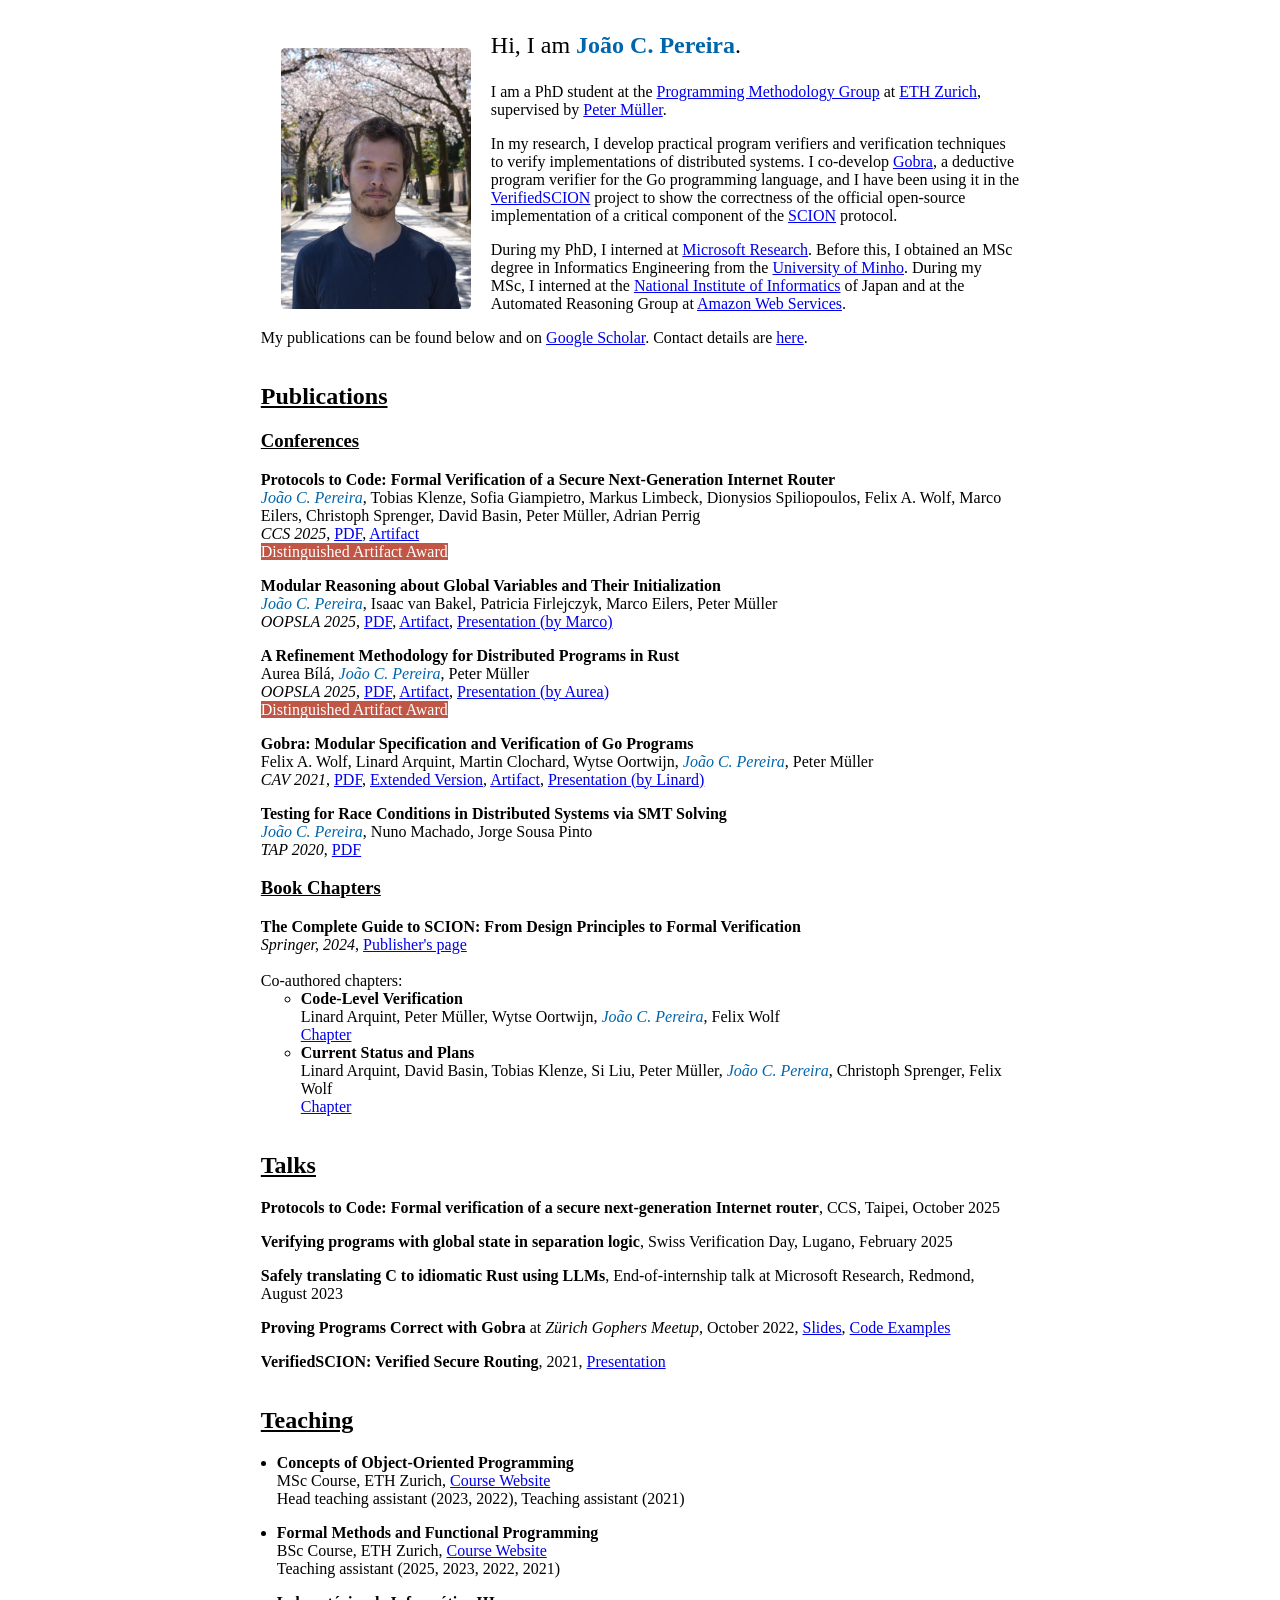
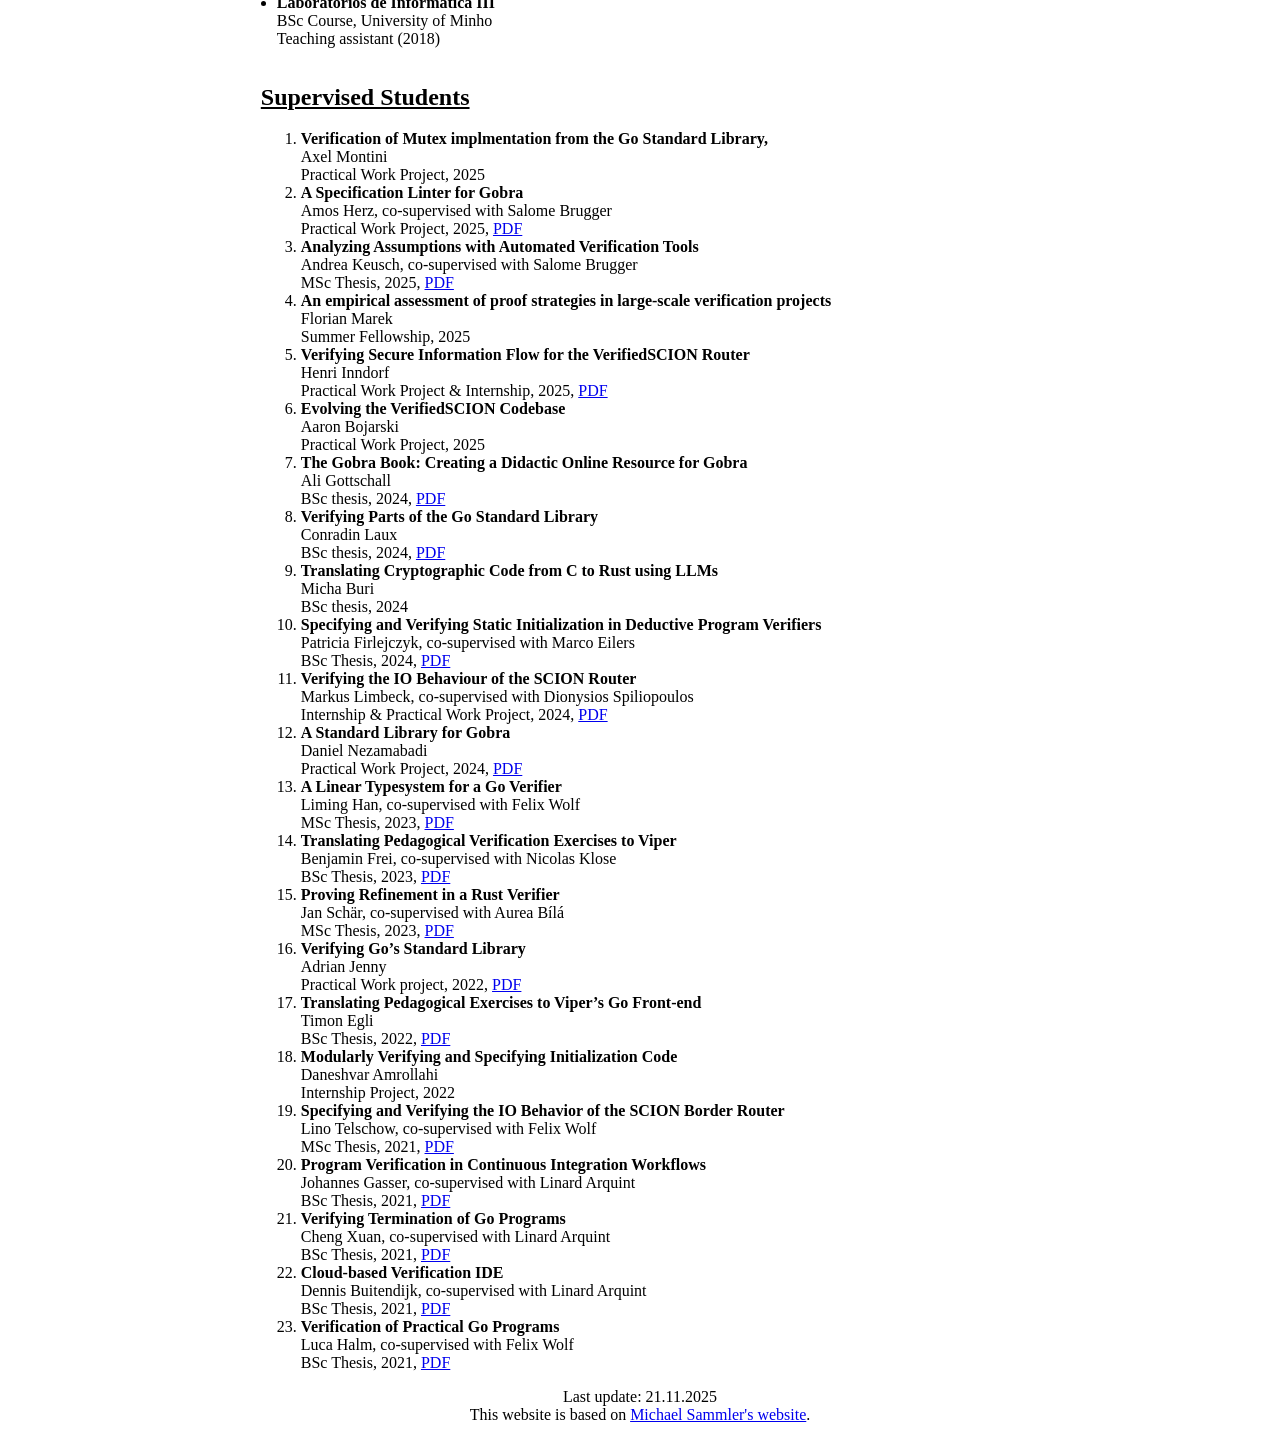
==== commit c0de5d75: "fix author list" ====
--- a/index.html
+++ b/index.html
@@ -62,7 +62,7 @@
 				<li>
                   <div class="pub-title">Modular Reasoning about Global Variables and Their Initialization</div>
                   <div class="pub-authors">
-					<span class="pub-me">João C. Pereira</span>, Peter Müller
+					<span class="pub-me">João C. Pereira</span>, Isaac van Bakel, Patricia Firlejczyk, Marco Eilers, Peter Müller
                   </div>
                   <div>
                     <span class="pub-conf">OOPSLA 2025</span>,
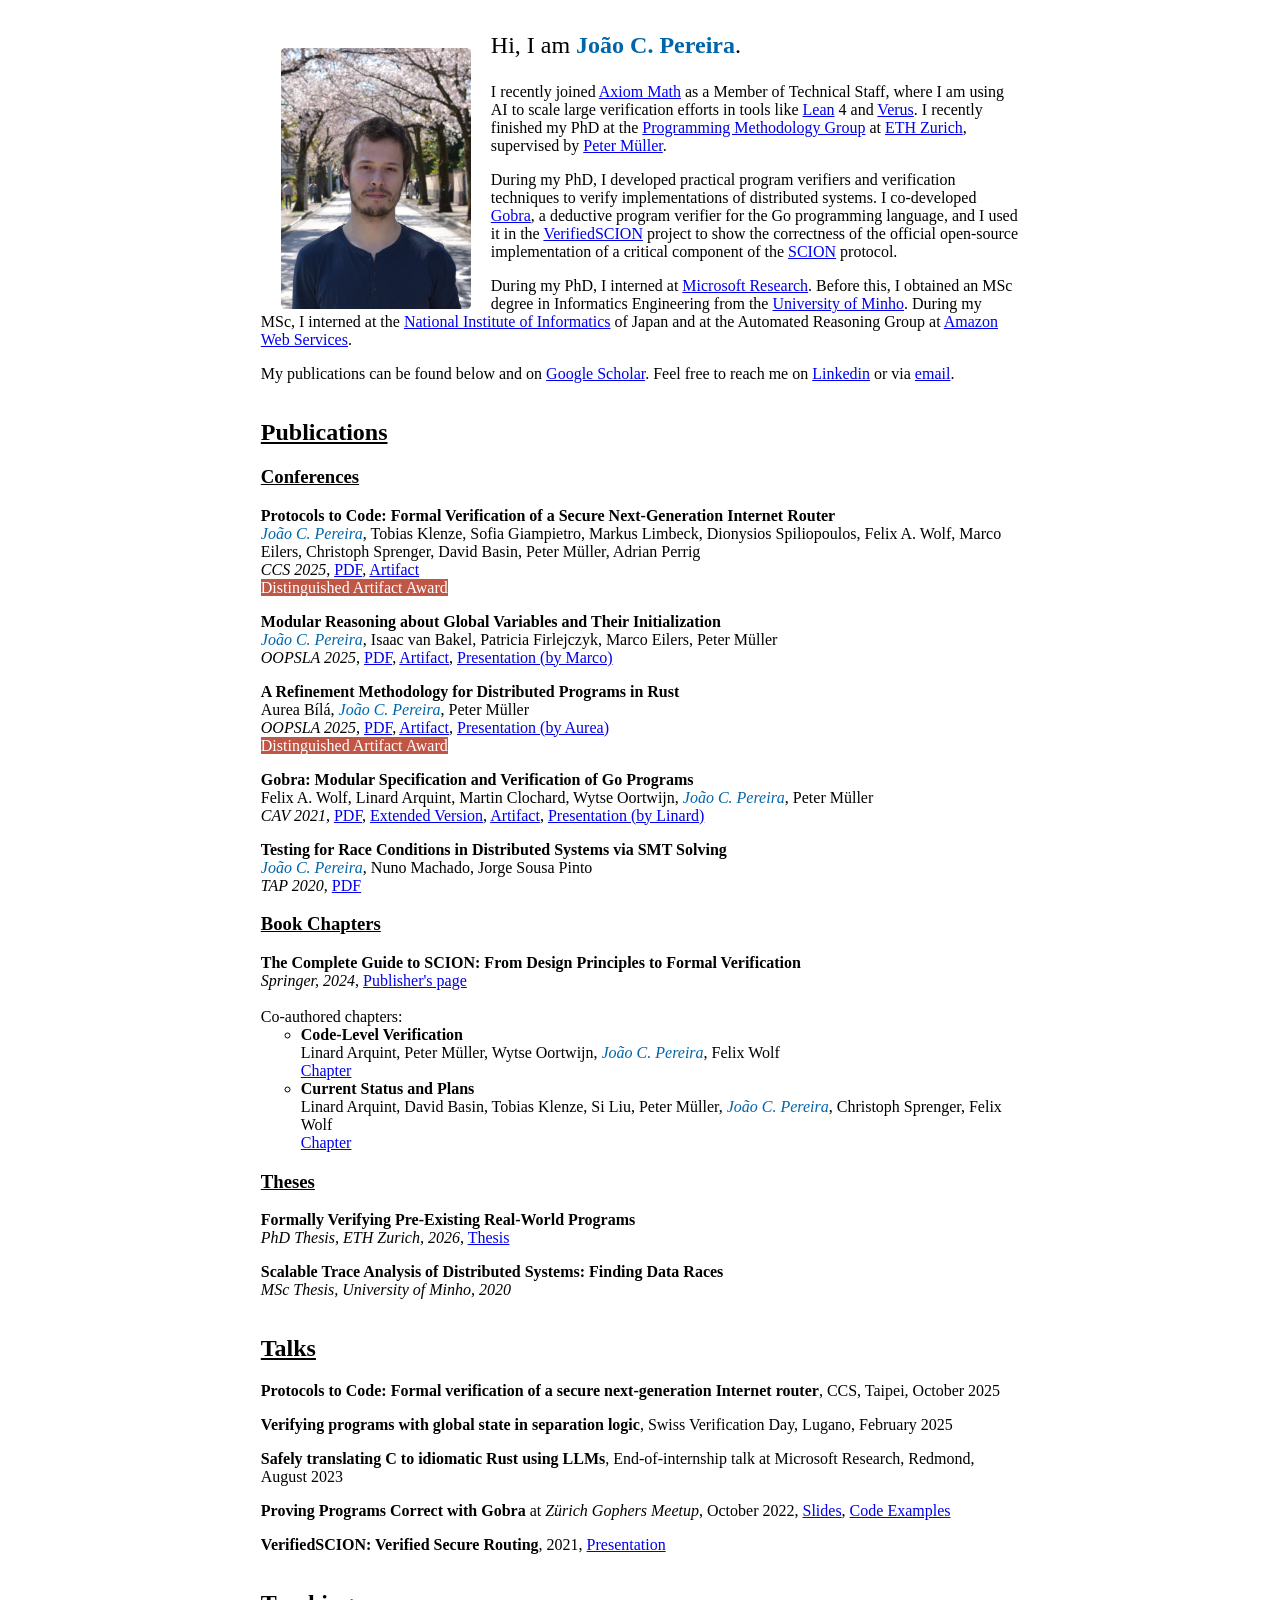
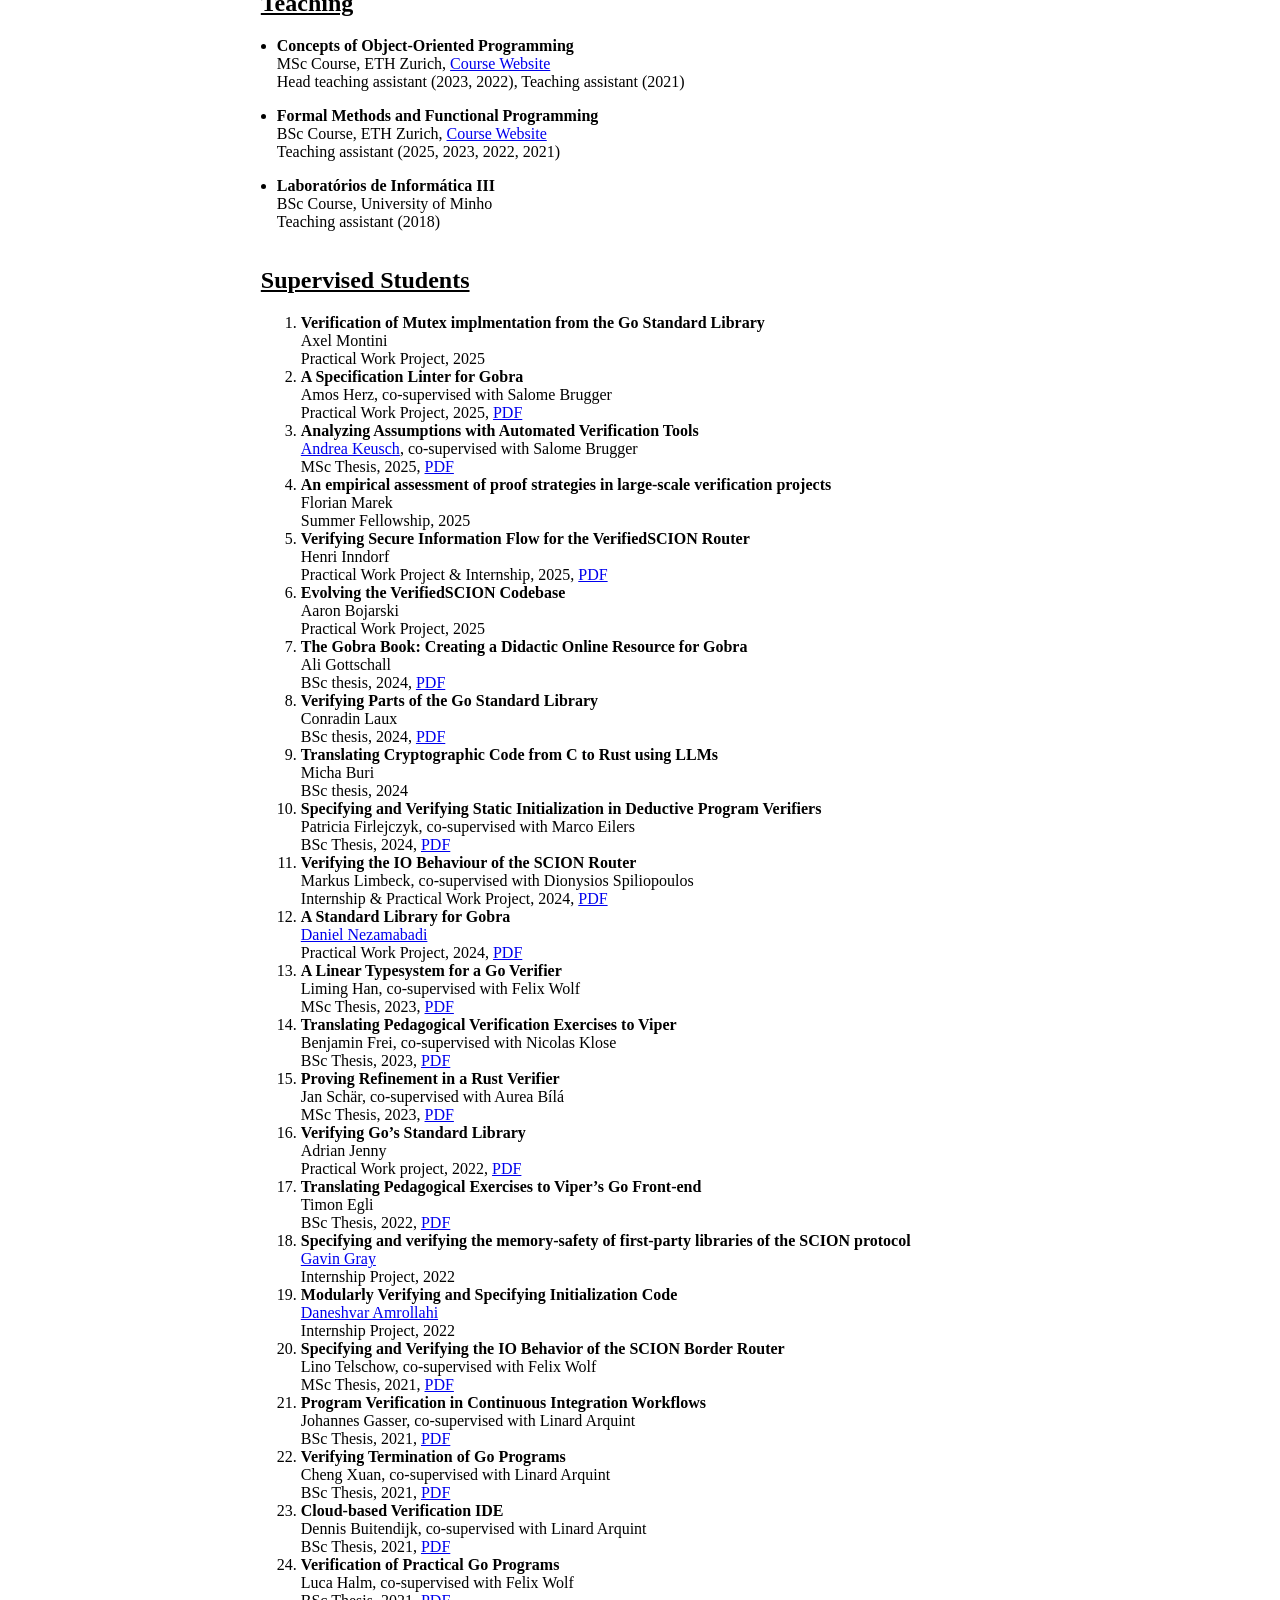
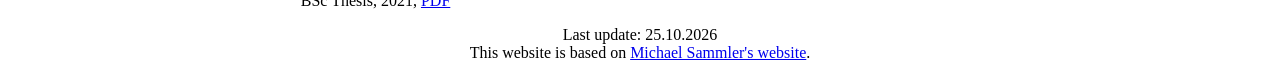
==== commit 43296e5b: "Rebuild site from main (Updates after the phd) Co-Authored-By: Claude Sonnet 5.5 <noreply@anthropic." ====
--- a/index.html
+++ b/index.html
@@ -14,16 +14,17 @@
               Hi, I am <span class="name">João C. Pereira</span>.
             </p>
             <p>
-	    I am a PhD student at the
+	    I recently joined <a href="https://axiommath.ai/">Axiom Math</a> as a Member of Technical Staff, where I am using AI to scale large verification efforts in tools like <a href="https://lean-lang.org/">Lean</a> 4 and <a href="https://github.com/verus-lang/verus">Verus</a>.
+	    I recently finished my PhD at the
             <a href="https://www.pm.inf.ethz.ch/">Programming Methodology Group</a>
             at <a href="https://ethz.ch/en.html">ETH Zurich</a>,
 	    supervised by <a href="https://inf.ethz.ch/people/person-detail.mueller.html">Peter Müller</a>.
             </p>
             <p>
-	      In my research, I develop practical program verifiers and verification techniques
-	      to verify implementations of distributed systems. I co-develop 
+	      During my PhD, I developed practical program verifiers and verification techniques
+	      to verify implementations of distributed systems. I co-developed 
 	      <a href="https://www.pm.inf.ethz.ch/research/gobra.html">Gobra</a>,
-	      a deductive program verifier for the Go programming language, and I have been using it
+	      a deductive program verifier for the Go programming language, and I used it
 	      in the <a href="https://www.pm.inf.ethz.ch/research/verifiedscion.html">VerifiedSCION</a> project to show the correctness of the
 	      official open-source implementation of a critical component of the <a href="https://scion-architecture.net/">SCION</a> protocol.
             </p>
@@ -36,7 +37,7 @@
             <p>
               My publications can be found below and
               on <a href="https://scholar.google.com/citations?user=TSmiY1IAAAAJ&hl=en&oi=ao">Google Scholar</a>.
-              Contact details are <a href="https://inf.ethz.ch/people/people-atoz/person-detail.Mjc4NTUx.TGlzdC8zMDQsLTIxNDE4MTU0NjA=.html">here</a>.
+              Feel free to reach me on <a href="https://www.linkedin.com/in/jcp19">Linkedin</a> or via <a href="mailto:joao@axiommath.ai">email</a>.
             </p>
           </div>
 
@@ -152,6 +153,24 @@
                 </li>
 	      	</ul>
             </ul>
+            <h3 style="text-decoration: underline">Theses</h3>
+              <ul>
+                <li>
+                  <div class="pub-title">Formally Verifying Pre-Existing Real-World Programs</div>
+                  <div>
+                    <span class="pub-conf">PhD Thesis, ETH Zurich, 2026</span>,
+                    <span class="pub-links">
+                      <a href="https://www.research-collection.ethz.ch/entities/publication/3512f491-8883-435f-a989-78f7fc0c7f4c">Thesis</a>
+                    </span>
+                  </div>
+                </li>
+                <li>
+                  <div class="pub-title">Scalable Trace Analysis of Distributed Systems: Finding Data Races</div>
+                  <div>
+                    <span class="pub-conf">MSc Thesis, University of Minho, 2020</span>
+                  </div>
+                </li>
+              </ul>
           </div>
           <div class="talks">
             <h2 style="text-decoration: underline">Talks</h2>
@@ -243,7 +262,7 @@
 			-->
 			<li>
 			    <div class="pub-title">Verification of Mutex implmentation from
-the Go Standard Library,</div>
+the Go Standard Library</div>
 			    <div class="pub-authors">Axel Montini</div>
 			    <div>
 				    <span>Practical Work Project</span>,
@@ -264,7 +283,7 @@
 			<li>
 			    <div class="pub-title">Analyzing Assumptions with Automated Verification
 Tools</div>
-			    <div class="pub-authors">Andrea Keusch, co-supervised with Salome Brugger</div>
+			    <div class="pub-authors"><a href="https://www.andrea-keusch.ch/">Andrea Keusch</a>, co-supervised with Salome Brugger</div>
 			    <div>
 				    <span>MSc Thesis</span>,
 					<span>2025</span>,
@@ -355,7 +374,7 @@
 		    </li>
 			<li>
 			    <div class="pub-title">A Standard Library for Gobra</div>
-			    <div class="pub-authors">Daniel Nezamabadi</div>
+			    <div class="pub-authors"><a href="https://nezam.net/">Daniel Nezamabadi</a></div>
 			    <div>
 				    <span>Practical Work Project</span>,
 					<span>2024</span>,
@@ -420,8 +439,16 @@
 			    </div>
 		    </li>
 		    <li>
+			    <div class="pub-title">Specifying and verifying the memory-safety of first-party libraries of the SCION protocol</div>
+			    <div class="pub-authors"><a href="https://gavinleroy.com/">Gavin Gray</a></div>
+			    <div>
+				    <span>Internship Project</span>,
+				    <span>2022</span>
+			    </div>
+		    </li>
+		    <li>
 			    <div class="pub-title">Modularly Verifying and Specifying Initialization Code</div>
-			    <div class="pub-authors">Daneshvar Amrollahi</div>
+			    <div class="pub-authors"><a href="https://cs.stanford.edu/~daneshva/">Daneshvar Amrollahi</a></div>
 			    <div>
 				    <span>Internship Project</span>,
 				    <span>2022</span>
@@ -490,7 +517,7 @@
 <!--  -->
 </div>
           <div class="footer">
-		  Last update: 21.11.2025 <br>
+		  Last update: 25.10.2026 <br>
 		  This website is based on <a href="https://people.mpi-sws.org/~msammler/">Michael Sammler's website</a>.
           </div>
         </div>
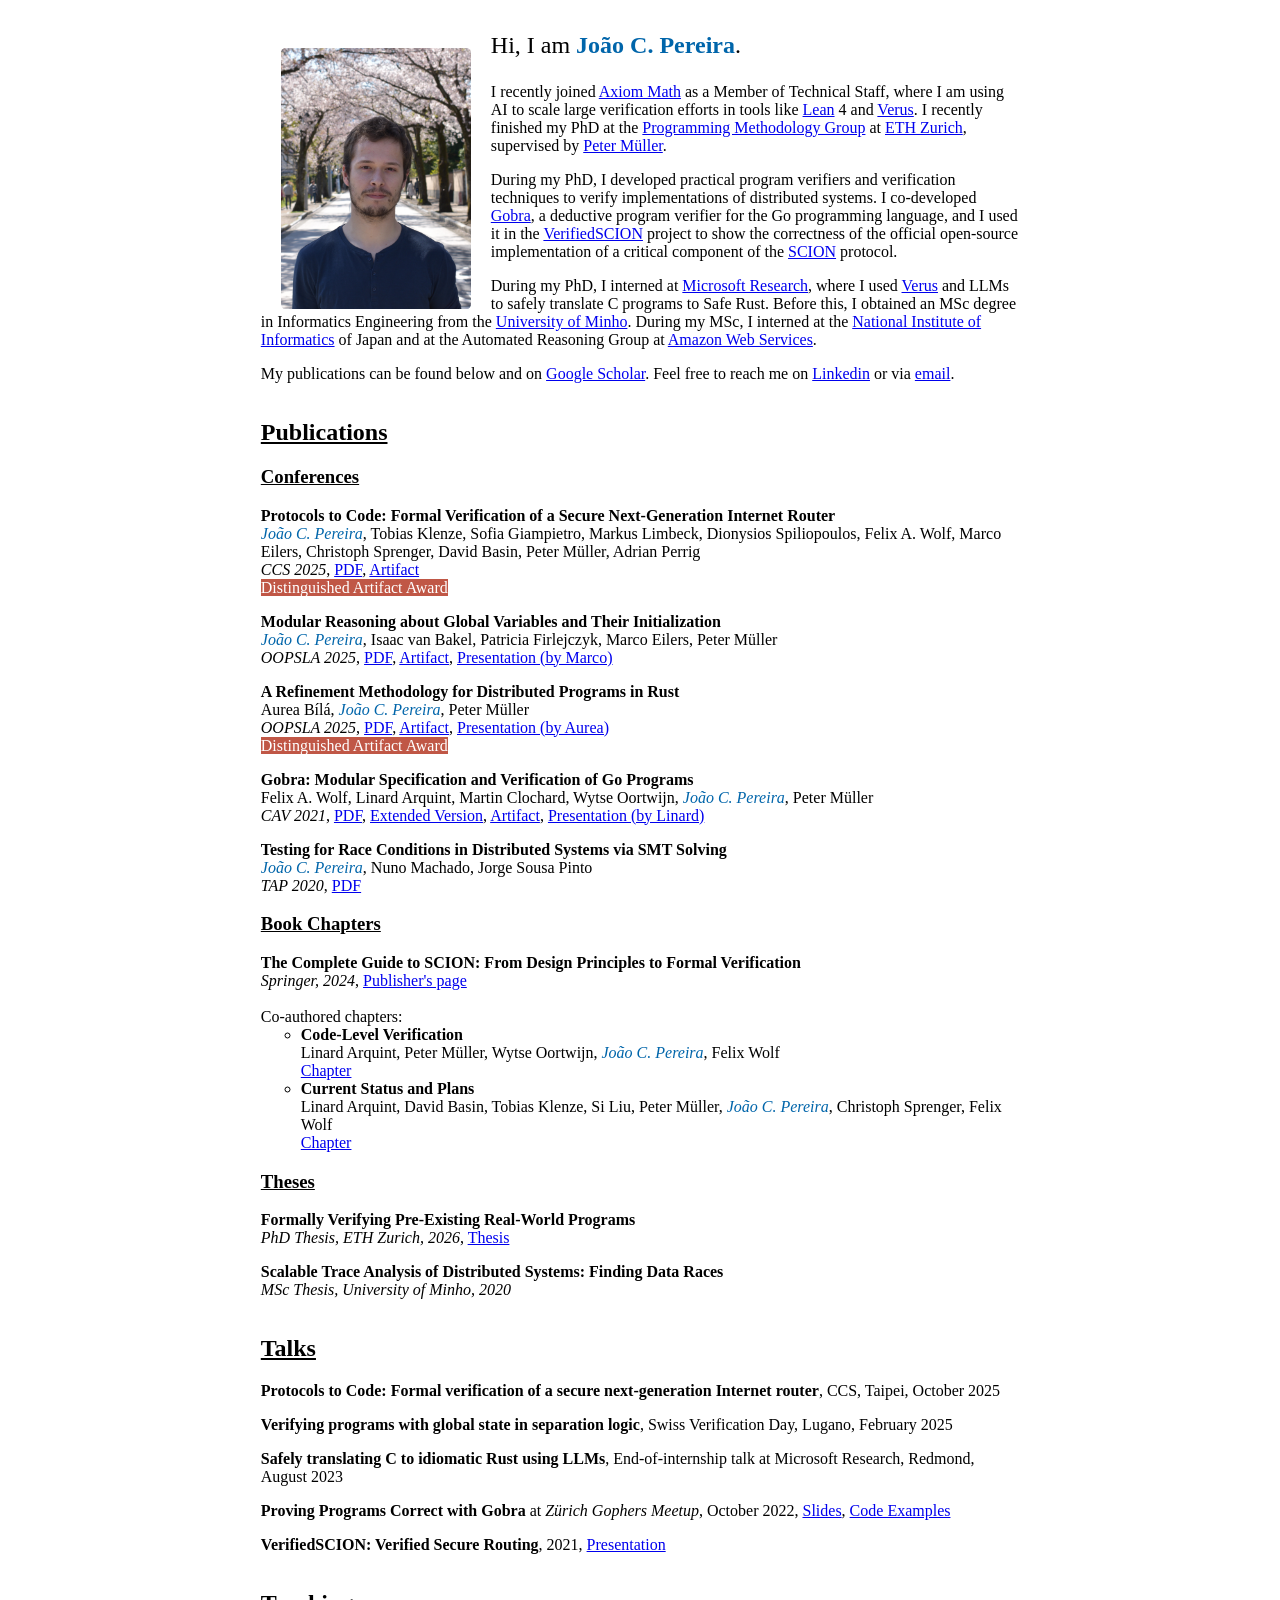
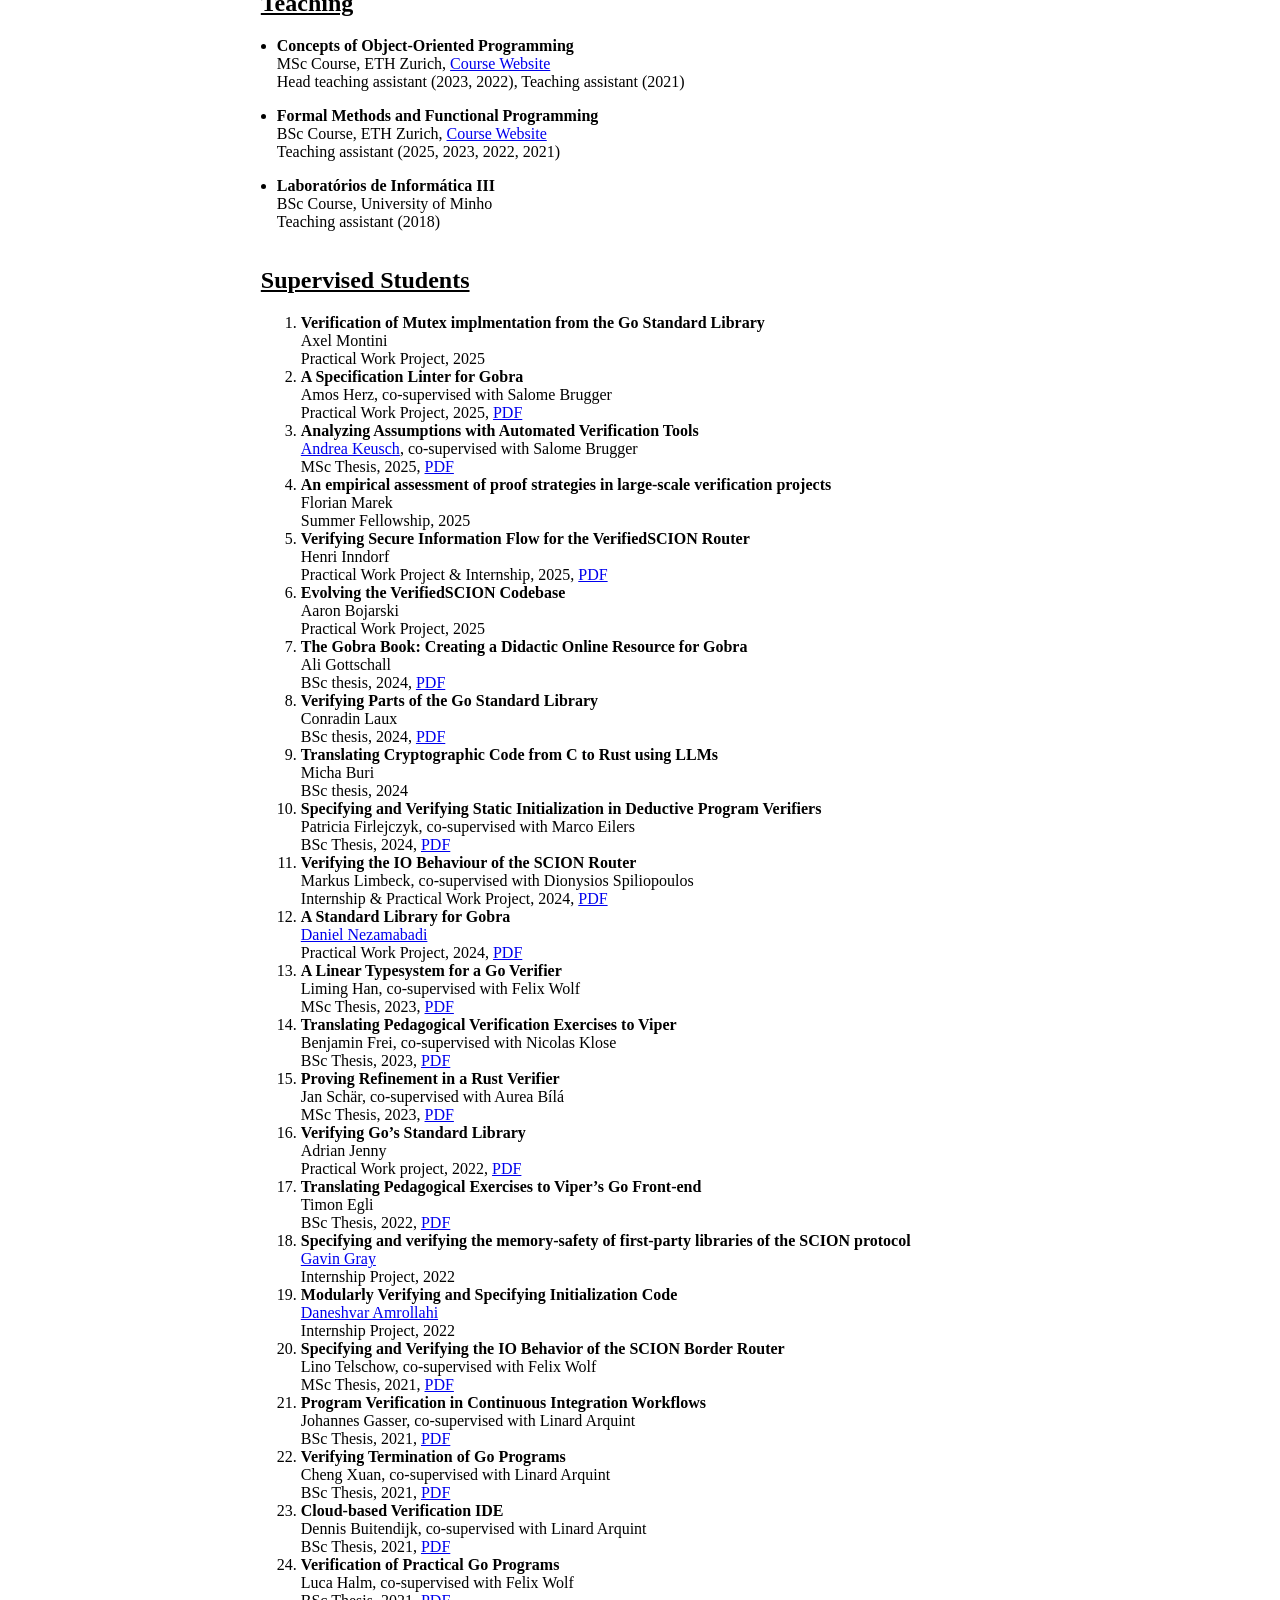
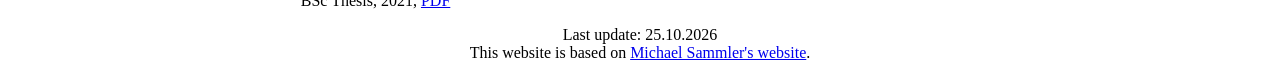
==== commit 97943963: "Rebuild site from main (Microsoft Research internship blurb) Co-Authored-By: Claude Sonnet 5.5 <nore" ====
--- a/index.html
+++ b/index.html
@@ -29,7 +29,7 @@
 	      official open-source implementation of a critical component of the <a href="https://scion-architecture.net/">SCION</a> protocol.
             </p>
             <p>
-	    During my PhD, I interned at <a href="https://www.microsoft.com/en-us/research/">Microsoft Research</a>. Before this, I obtained an MSc degree in Informatics
+	    During my PhD, I interned at <a href="https://www.microsoft.com/en-us/research/">Microsoft Research</a>, where I used <a href="https://github.com/verus-lang/verus">Verus</a> and LLMs to safely translate C programs to Safe Rust. Before this, I obtained an MSc degree in Informatics
 	    Engineering from the <a href="https://www.uminho.pt/EN">University of Minho</a>.
 	    During my MSc, I interned at the <a href="https://www.nii.ac.jp/en/">National Institute of Informatics</a> of Japan
 	    and at the Automated Reasoning Group at <a href="https://aws.amazon.com/">Amazon Web Services</a>. 
